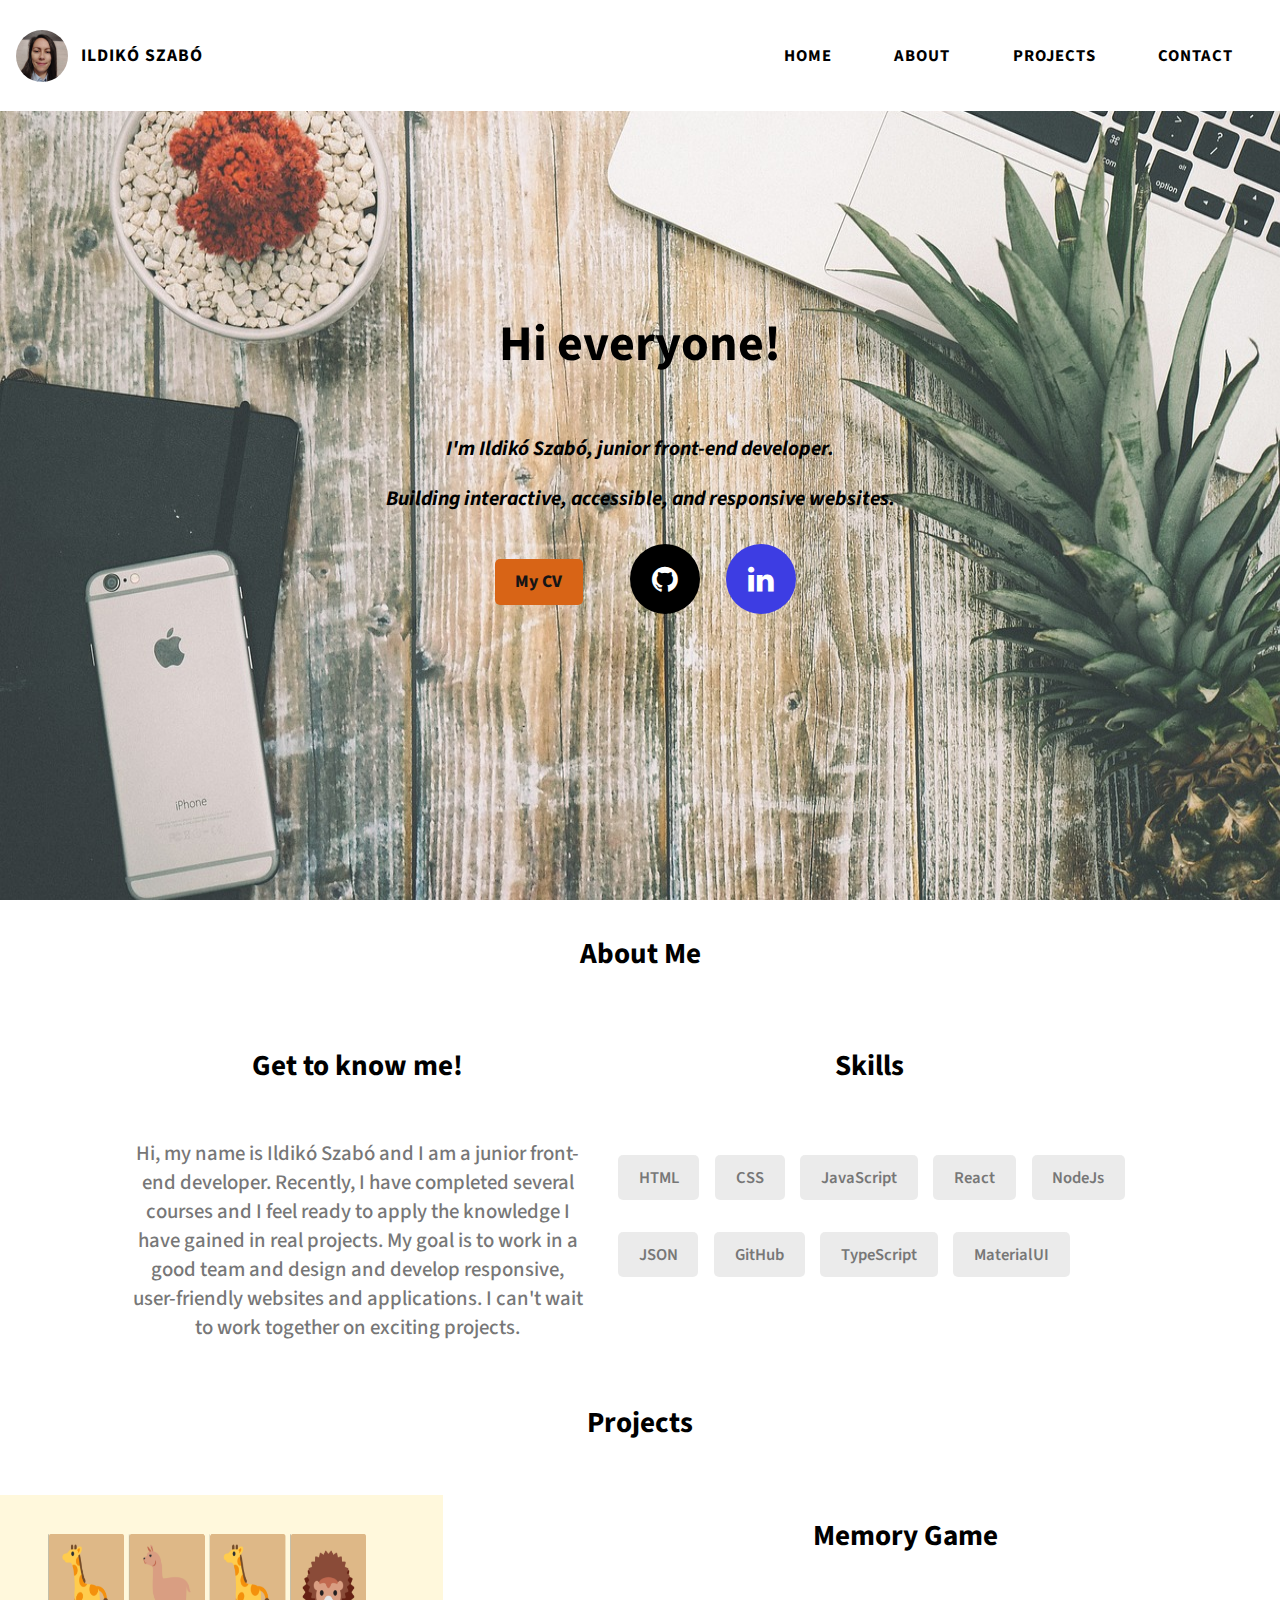
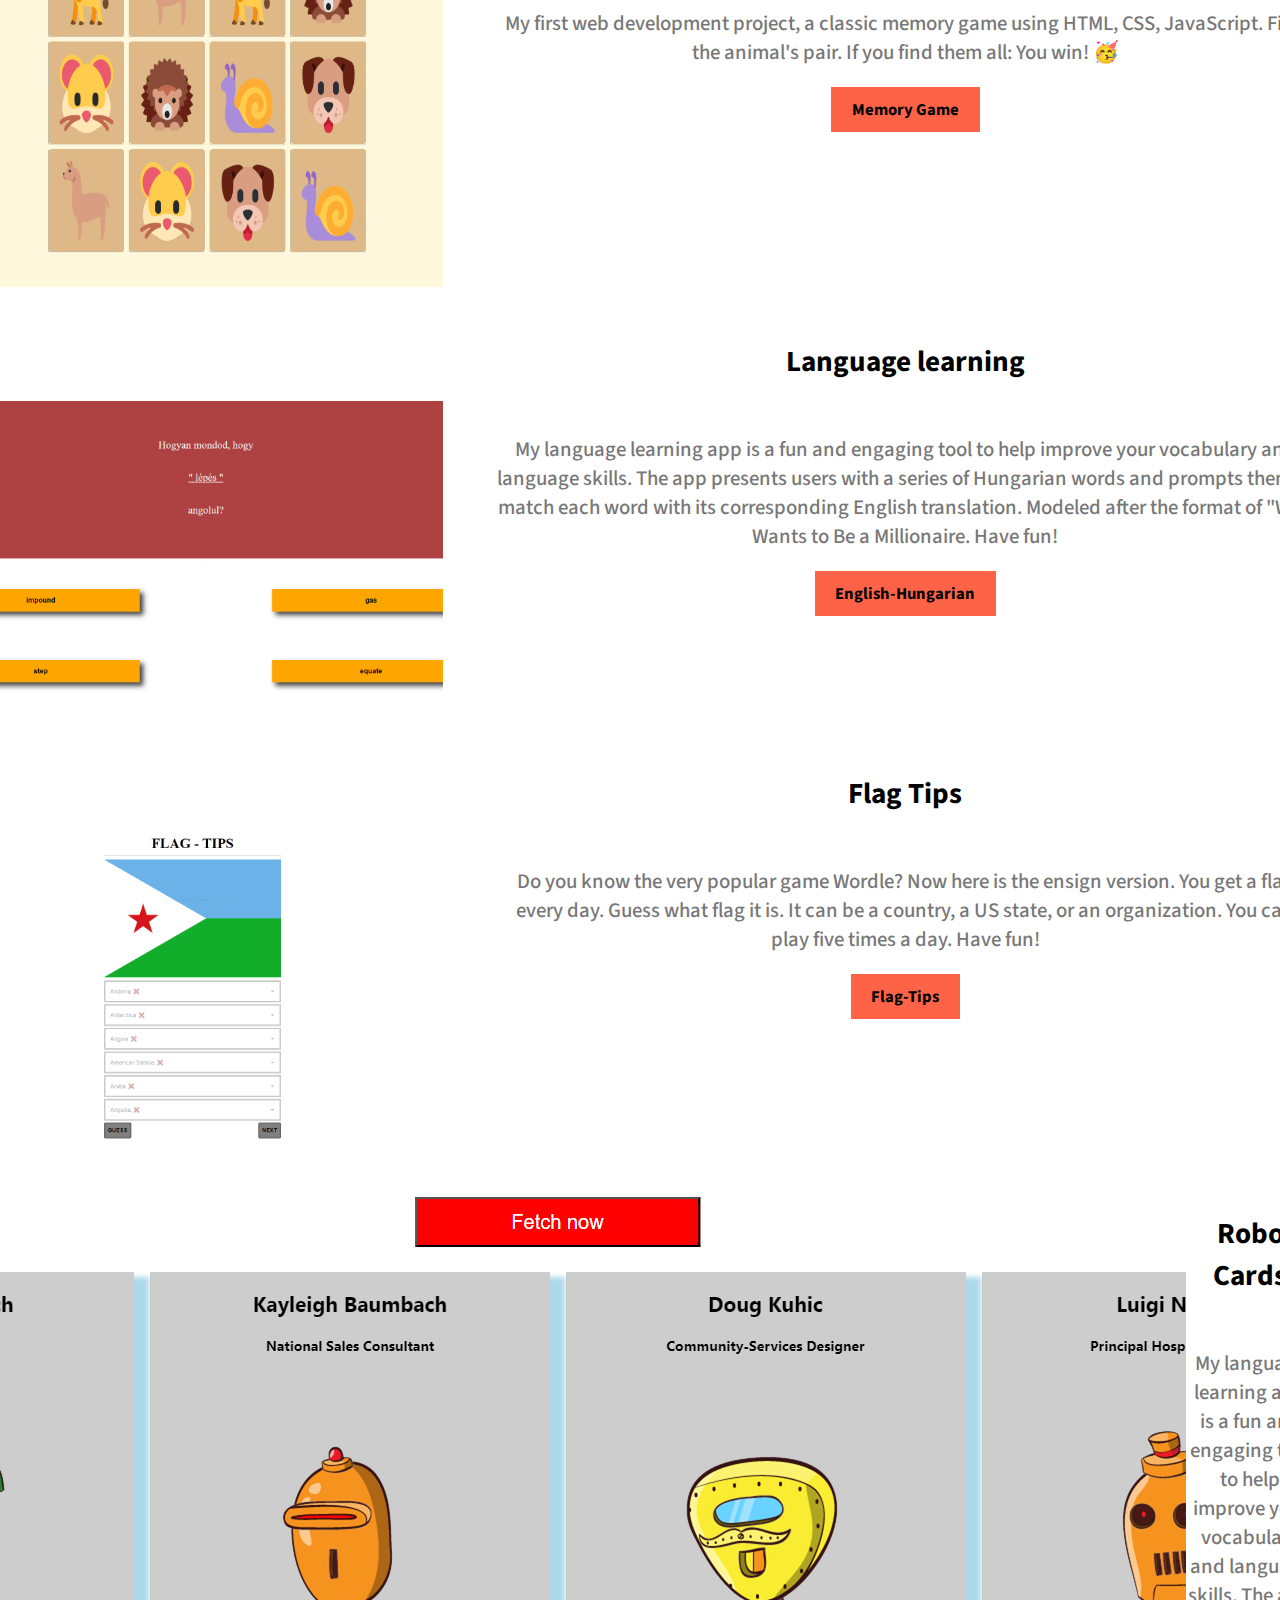
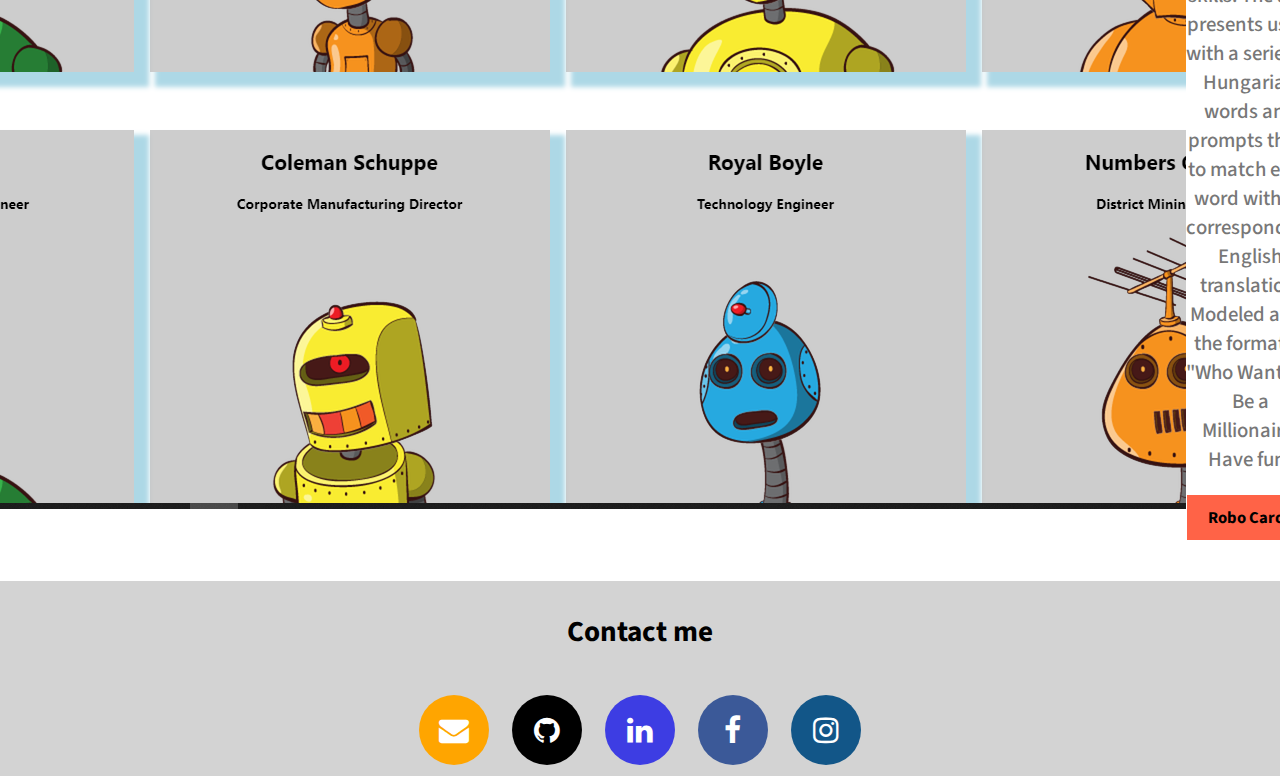
==== index.html @ 40386194 "robo cards project" ====
<!DOCTYPE html>
<html lang="en">
  <head>
    <meta charset="UTF-8" />
    <meta name="viewport" content="width=device-width, initial-scale=1.0" />
    <title>Szabó Ildikó Portfolio</title>
    <link rel="icon" type="image/x-icon" href="assets/jpg/favicon.ico" />
    <meta
      name="description"
      content="Szabó Ildikó's front-end developer portfolio"
    />
    <link
      href="https://fonts.googleapis.com/css2?family=Source+Sans+Pro:wght@400;600;700;900&display=swap"
      rel="stylesheet"
    />
    <link
      rel="stylesheet"
      href="https://cdnjs.cloudflare.com/ajax/libs/font-awesome/4.7.0/css/font-awesome.min.css"
    />
    <link rel="stylesheet" href="css/style.css" />
  </head>
  <body>
    <header class="header">
      <div class="header-content">
        <div class="header-logo-container">
          <div class="header-logo">
            <img
              src="./assets/jpg/szaboildiko.jpg"
              alt="Szabó Ildikó logo"
              class="header-img"
            />
          </div>
          <span class="header-name">Ildikó Szabó</span>
        </div>
        <div class="header-main">
          <ul class="header-links">
            <li class="wrapper">
              <a href="./index.html#home" class="header-link"> Home </a>
            </li>
            <li class="wrapper">
              <a href="./index.html#about" class="header-link">About </a>
            </li>
            <li class="wrapper">
              <a href="./index.html#projects" class="header-link"> Projects </a>
            </li>
            <li class="wrapper">
              <a href="./index.html#contact" class="header-link"> Contact </a>
            </li>
          </ul>
          <div class="header-main-ham-menu-cont">
            <img
              src="./assets/svg/ham-menu.svg"
              alt="hamburger menu"
              class="header-main-ham-menu"
            />
            <img
              src="./assets/svg/ham-menu-close.svg"
              alt="hamburger menu close"
              class="header-main-ham-menu-close d-none"
            />
          </div>
        </div>
      </div>
      <div class="header-sm-menu">
        <div class="header-sm-menu-content">
          <ul class="header-sm-menu-links">
            <li class="header-sm-menu-link">
              <a href="./index.html"> Home </a>
            </li>
            <li class="header-sm-menu-link">
              <a href="./index.html#about"> About </a>
            </li>
            <li class="header-sm-menu-link">
              <a href="./index.html#projects"> Projects </a>
            </li>
            <li class="header-sm-menu-link">
              <a href="./index.html#contact"> Contact </a>
            </li>
          </ul>
        </div>
      </div>
    </header>
    <div class="flex-content">
      <div id="home" class="introduction">
        <img src="./assets/jpg/background.jpg" alt="background" />
        <div class="overlay">
          <h1>Hi everyone!</h1>
          <div class="greeting">
            <p>I'm Ildikó Szabó, junior front-end developer.</p>
            <p>Building interactive, accessible, and responsive websites.</p>
            <div class="cvandsocials">
              <div class="cv" target="_blank">
               <a href="szaboildiko.pdf">My CV</a>
              </div>
              <div class="socials">
               <a
                href="https://github.com/elliotscrubs"
                class="fa fa-github"
               ></a>
               <a
                href="https://www.linkedin.com/in/ildik%C3%B3-szab%C3%B3-80a488245/"
                class="fa fa-linkedin"
               ></a>
              </div>
            </div>
          </div>
        </div>
      </div>
      <div id="about" class="about">
        <h3>About Me</h3>
        <div class="about-details">
          <div class="get-to-know-me">
            <h3>Get to know me!</h3>
            <p class="text">
              Hi, my name is Ildikó Szabó and I am a junior front-end developer.
              Recently, I have completed several courses and I feel ready to
              apply the knowledge I have gained in real projects. My goal is to
              work in a good team and design and develop responsive,
              user-friendly websites and applications. I can't wait to work
              together on exciting projects.
            </p>
          </div>
          <div class="skills">
            <h3>Skills</h3>
            <div class="skill-list">
              <p class="skill">HTML</p>
              <p class="skill">CSS</p>
              <p class="skill">JavaScript</p>
              <p class="skill">React</p>
              <p class="skill">NodeJs</p>
              <p class="skill">JSON</p>
              <p class="skill">GitHub</p>
              <p class="skill">TypeScript</p>
              <p class="skill">MaterialUI</p>
            </div>
          </div>
        </div>
      </div>
      <div id="projects" class="projects">
        <h3>Projects</h3>
        <div class="projects-details">
          <div class="projects-detail">
            <img
              src="./assets/png/memory.png"
              alt="memory-game"
              class="memory"
            />
          </div>
          <div class="projects--details">
            <h3>Memory Game</h3>
            <p class="text">
              My first web development project, a classic memory game using
              HTML, CSS, JavaScript. Find the animal's pair. If you find them
              all: You win! 🥳
            </p>
            <div class="projects-link">
              <a
                href="https://elliotscrubs.github.io/memory-game/"
                target="_blank"
                >Memory Game</a
              >
            </div>
          </div>
        </div>
        <div class="projects-details">
          <div class="projects-detail">
            <img
              src="./assets/png/eng-hun.png"
              alt="english-hungarian"
              class="language"
            />
          </div>
          <div class="projects--details">
            <h3>Language learning</h3>
            <p class="text"> 
              My language learning app is a fun and engaging tool to help improve your vocabulary and language skills. 
              The app presents users with a series of Hungarian words and prompts them to match each word with its corresponding English translation. 
              Modeled after the format of "Who Wants to Be a Millionaire. Have fun! 
            </p>
            <div class="projects-link">
              <a
                href="https://elliotscrubs.github.io/english-learning/"
                target="_blank"
                >English-Hungarian</a
              >
            </div>
          </div>
        </div>
        <div class="projects-details">
          <div class="projects-detail">
            <img
              src="./assets/png/flag-tips.png"
              alt="flag-tips"
              class="flag"
            />
          </div>
          <div class="projects--details">
            <h3>Flag Tips</h3>
            <p class="text"> 
              Do you know the very popular game Wordle? Now here is the ensign version. 
              You get a flag every day. Guess what flag it is. It can be a country, a US state, or an organization. 
              You can play five times a day. Have fun! 
            </p>
            <div class="projects-link">
              <a
                href="https://elliotscrubs.github.io/flag-tips/"
                target="_blank"
                >Flag-Tips</a
              >
            </div>
          </div>
        </div>
        <div class="projects-details">
          <div class="projects-detail">
            <img
              src="./assets/png/robocards.png"
              alt="robo-cards"
              class="robocards"
            />
          </div>
          <div class="projects--details">
            <h3>Robo Cards</h3>
            <p class="text"> 
              My language learning app is a fun and engaging tool to help improve your vocabulary and language skills. 
              The app presents users with a series of Hungarian words and prompts them to match each word with its corresponding English translation. 
              Modeled after the format of "Who Wants to Be a Millionaire. Have fun! 
            </p>
            <div class="projects-link">
              <a
                href="https://elliotscrubs.github.io/robocards/"
                target="_blank"
                >Robo Cards</a
              >
            </div>
          </div>
        </div>
      </div>
    </div>
    <script src="./index.js"></script>
  </body>
  <footer>
    <div id="contact" class="contact">
    <p class="text"> 
    <h3>Contact me</h3>
    </p>
      <div class="socials">
    <a
      href="https://mail.google.com/mail/u/1/?view=cm&fs=1&to=szab.ildiko.job@gmail.com&tf=1" target="_blank"
      class="fa fa-envelope"></a>
    <a
      href="https://github.com/elliotscrubs" target="_blank"
      class="fa fa-github"></a>
    <a
      href="https://www.linkedin.com/in/ildik%C3%B3-szab%C3%B3-80a488245/" target="_blank"
      class="fa fa-linkedin"></a>
    <a
      href="https://www.facebook.com/ildiko89" target="_blank"
      class="fa fa-facebook"></a>
    <a
      href="https://www.instagram.com/ildiko_photos/" target="_blank"
      class="fa fa-instagram"></a>              
      </div>
    </div>
  </footer>
</html>
---- css/style.css ----
*::after,
*::before {  
}

input:focus,
button:focus,
a:focus,
textarea:focus {
  outline: none;
}

textarea {
  resize: none;
}

button {
  border: none;
  cursor: pointer;
}

@media only screen and (max-width: 1200px) {
  html {
    font-size: 58%;
  }
}
@media only screen and (max-width: 900px) {
  html {
    font-size: 56%;
  }
}
@media only screen and (max-width: 1800px) {
  html {
    font-size: 65%;
  }
}


body {
  box-sizing: border-box;
  position: relative;
  font-family: 'Source Sans Pro', sans-serif;
  margin: 0px;
  padding: 0px;
  width: 100vw;
}

a {
  text-decoration: none;
  color: inherit;
}

h3 {
  font-weight: 700;
  font-size: 2.8rem;
  margin-bottom: 3rem;
  text-align: center;
}

p {
  text-align: center;
  font-size: 2rem;
  font-weight: 500;
  max-width: 80rem;
}

.greeting p {
  font-weight: 700;
  font-style: italic;
}

.header {
  position: fixed;
  width: 100vw;
  z-index: 1000;
  background: #fff;
}

.header-content {
  display: flex;
  align-items: center;
  justify-content: space-between;
  padding: 1rem 1.5rem;
}

.header-logo-container {
  display: flex;
  align-items: center;
  cursor: pointer;
  transition: color 0.3s;
}

.header-img {
  width: 100%;
  height: 100%;
  display: block;
  object-fit: cover;
  object-position: center;
}

.header-logo {
  border-radius: 50px;
  overflow: hidden;
  margin-right: 1.3rem;
  width: 5rem;
  height: 5rem;
}

.header-name {
  font-size: 1.7rem;
  font-weight: 700;
  text-transform: uppercase;
  letter-spacing: 1px;
}

.header-links {
  display: flex;
}


li {
  display: inherit;
}

.header-link {
  padding: 2.2rem 3rem;
  display: inline-block;
  font-size: 1.6rem;
  text-transform: uppercase;
  letter-spacing: 1px;
  font-weight: 700;
  transition: color 0.3s;
}

@media only screen and (max-width: 56.25em) {
  .header-link {
    padding: 3rem 1.8rem;
    font-size: 1.5rem;
  }
}

.header-main-ham-menu-cont {
  display: none;
  width: 3rem;
  padding: 2.2rem 0;
}


.header-main-ham-menu {
  width: 100%;
}

.header-main-ham-menu-close {
  width: 100%;
}

.header-sm-menu {
  background: #fff;
  position: absolute;
  width: 100%;
  top: 100%;
  visibility: hidden;
  opacity: 0;
  transition: all 0.3s;
  box-shadow: 0px 5px 5px 0px rgba(0, 0, 0, 0.1);
  box-shadow: 0px 5px 5px 0px rgba(0, 0, 0, 0.1);
}

.header-sm-menu--active {
  visibility: hidden;
  opacity: 0;
}


.header-sm-menu-link a {
  display: block;
  text-decoration: none;
  padding: 2.5rem 3rem;
  font-size: 1.6rem;
  text-align: right;
  border-bottom: 1px solid #eee;
  color: #333;
  font-weight: 700;
  text-transform: uppercase;
  letter-spacing: 2px;
  transition: color 0.3s;
}

.header-sm-menu-link:first-child a {
  border-top: 1px solid #eee;
}

.header-sm-menu-link-last {
  border-bottom: 0;
}

.header-sm-menu-link a:hover {
  color: #0062b9;
}

.d-none {
  display: none;
}

.flex-content {
  width: 100vw;
  display: flex;
  align-items: center;
  justify-content: center;
  flex-direction: column;
  position: relative;
  background-position: center;
}

.introduction img {
  width: 100vw;
  height: 100vh;
}

.overlay {
  position: absolute;
  top: 0;
  width: 100vw;
  color: black;
  font-size: 25px;
  text-align: center;
  height: 100vh;
  display: flex;
  align-items: center;
  justify-content: center;
  flex-direction: column;
}


.about-details {
  flex-direction: row;
  display: flex;
  width: 80vw;
  padding: 10px 10px 10px 10px;
  max-width: 120rem;
  margin: auto;
}

@media only screen and (max-width: 56.25em) {
  .about-details,
  .projects-details {
    flex-direction: column;
    align-items: center;
  }
  .introduction img {
    height: 80vh;
  }
}

@media only screen and (max-width: 37.5em) {
  .text,
  .greeting {
    padding: 10px;
    justify-content: center;
    align-items: center;
  
  }
  .introduction img {
    height: 55vh;
  }
  .greeting {
    font-size: 1.2rem;
  }
  .h3 {
    font-size: 2.4rem;
  }
  .overlay {
    position: relative;
  }
  .header-sm-menu--active {
    visibility: visible;
    opacity: 1;
  }
  .header-main-ham-menu-cont {
    display: block;
  }
  .header-links {
    display: none;
  }
  .contact { 
    height: 50vh;    
  }
  .projects-detail {
    justify-content: center; 
    align-items: center;
    display: flex;
  }
}

.about,
.projects .contact {
  width: 100vw;
  display: flex;
  align-items: center;
  justify-content: center;
  flex-direction: column;
}

.text {
  color: #777;
}

.projects-details {
  display: flex;
  padding: 10px 10vw;
}

.projects-detail {
  flex-basis: 40%;
}

.projects--details {
  display: flex;
  align-items: center;
  flex-direction: column;
}

.get-to-know-me,
.skills {
  display: flex;
  align-items: center;
  flex-direction: column;
}

.skill-list {
  display: flex;
  flex-wrap: wrap;
  margin-top: 20px;
  margin-left: 30px;
}

.skill {
  padding: 1rem 2rem;
  margin-bottom: 1.5rem;
  margin-right: 1.5rem;
  font-size: 1.6rem;
  background: rgba(153, 153, 153, 0.2);
  border-radius: 5px;
  font-weight: 600;
  color: #777;
}

.projects-link {
  padding: 1rem 2rem;
  margin-bottom: 3rem;
  font-size: 1.6rem;
  background: tomato;
  font-weight: 700;
}

.cv a {
  padding: 1rem 2rem;
  margin-bottom: 1.5rem;
  margin-right: 1.5rem;
  font-size: 1.7rem;
  border-radius: 5px;
  font-weight: 800;
  color: rgb(22, 21, 21);
  background-color: rgb(216, 100, 22);
}

.cv {
  padding: 2rem 2rem;

}

.memory,
.language, .flag {
  width: 90%;
  margin-top: 10px;
}

.language,
.flag {
  margin-top: 90px;
}

.cvandsocials { 
  justify-content: center;
  align-items: center;
  display: flex;
}

.fa {
  padding: 20px;
  font-size: 30px;
  width: 30px;
  text-align: center;
  text-decoration: none;
  border-radius: 50%;
  margin: 1rem;
}

.fa:hover,
.cv:hover {
  opacity: 0.7;
}

.fa-facebook {
  background: #3b5998;
  color: white;
}

.fa-github {
  background: black;
  color: white;
}

.fa-instagram {
  background: #125688;
  color: white;
}

.fa-linkedin {
  background-color: rgb(61, 61, 227);
  color: white;
}

.fa-envelope {
  background-color: orange;
  color: white;
}

footer {
  text-align: center;
  padding: 1px;
  background-color: lightgrey;
}

@media only screen and (max-width: 56.25em) {
  .fa {
    display: inline-block;
    align-items: center;
    border-radius: 50%;
    margin: 1rem;
    justify-content: center;    
  }
}
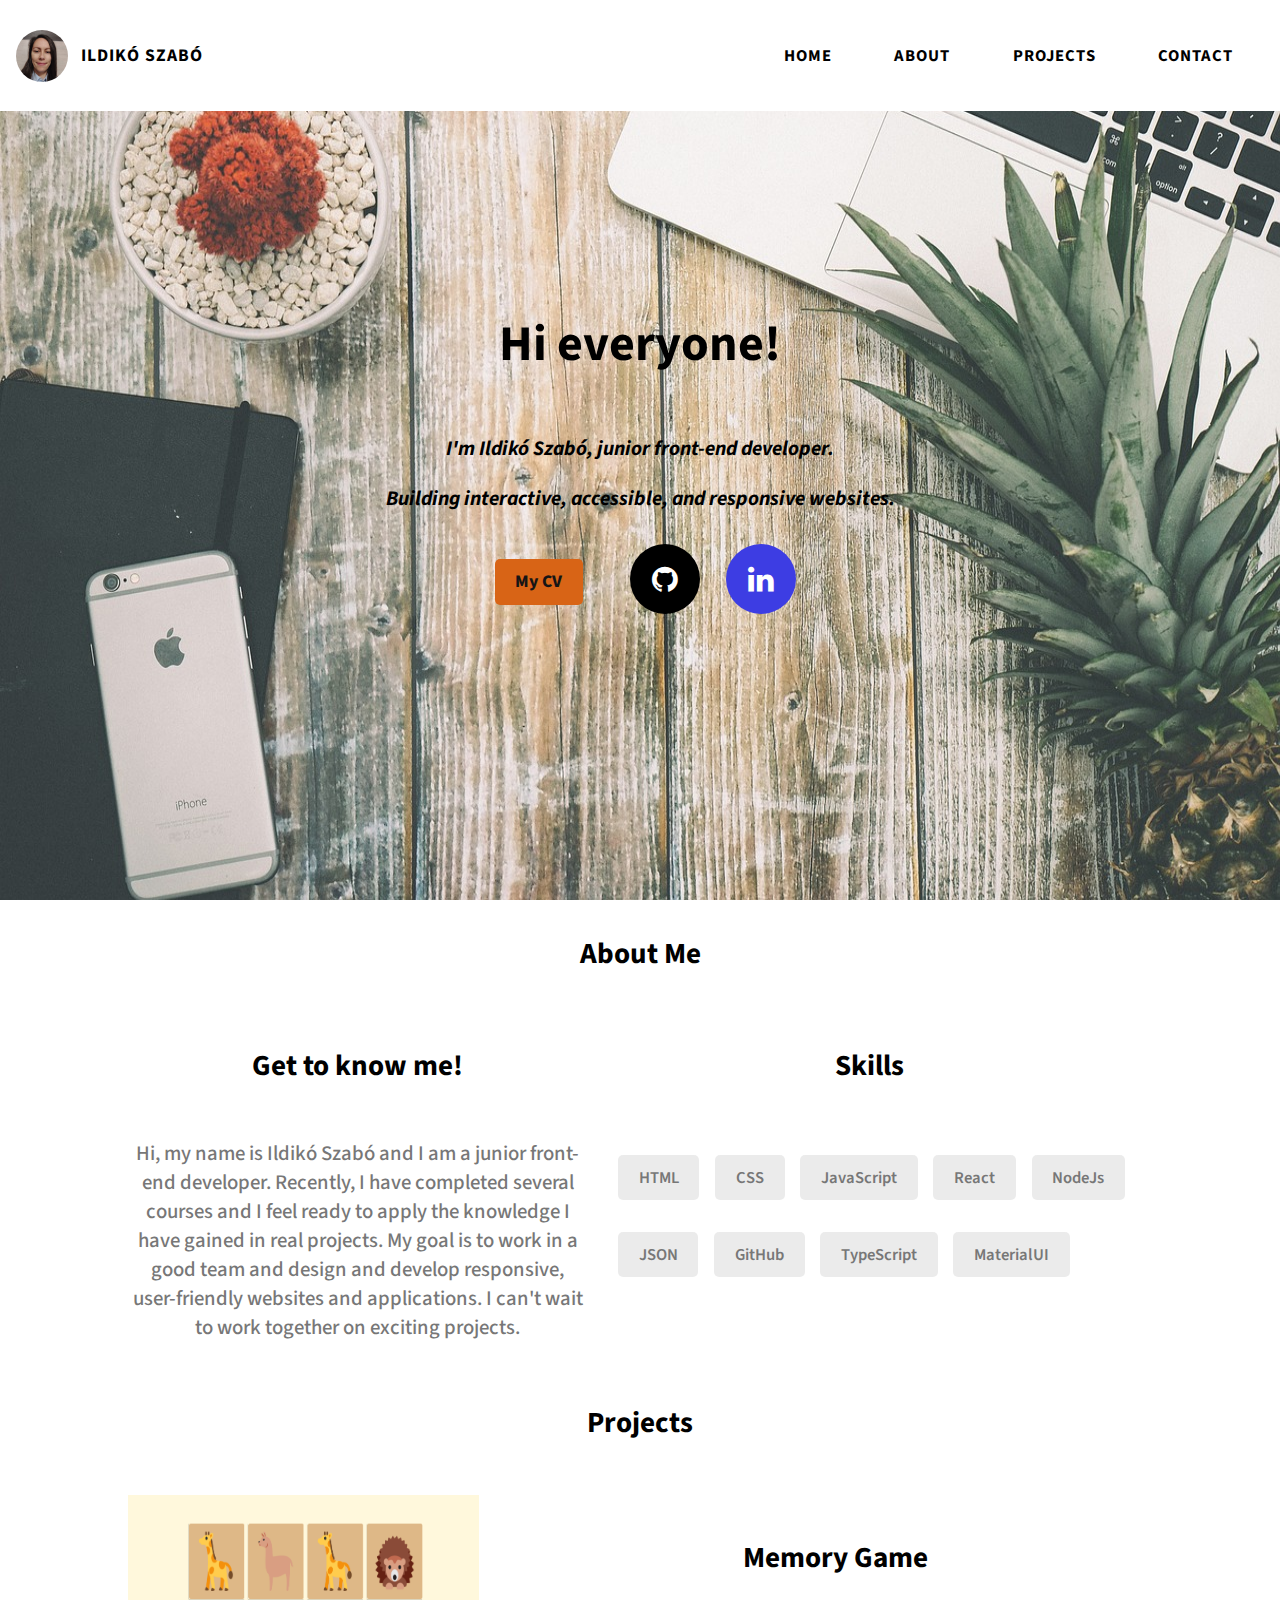
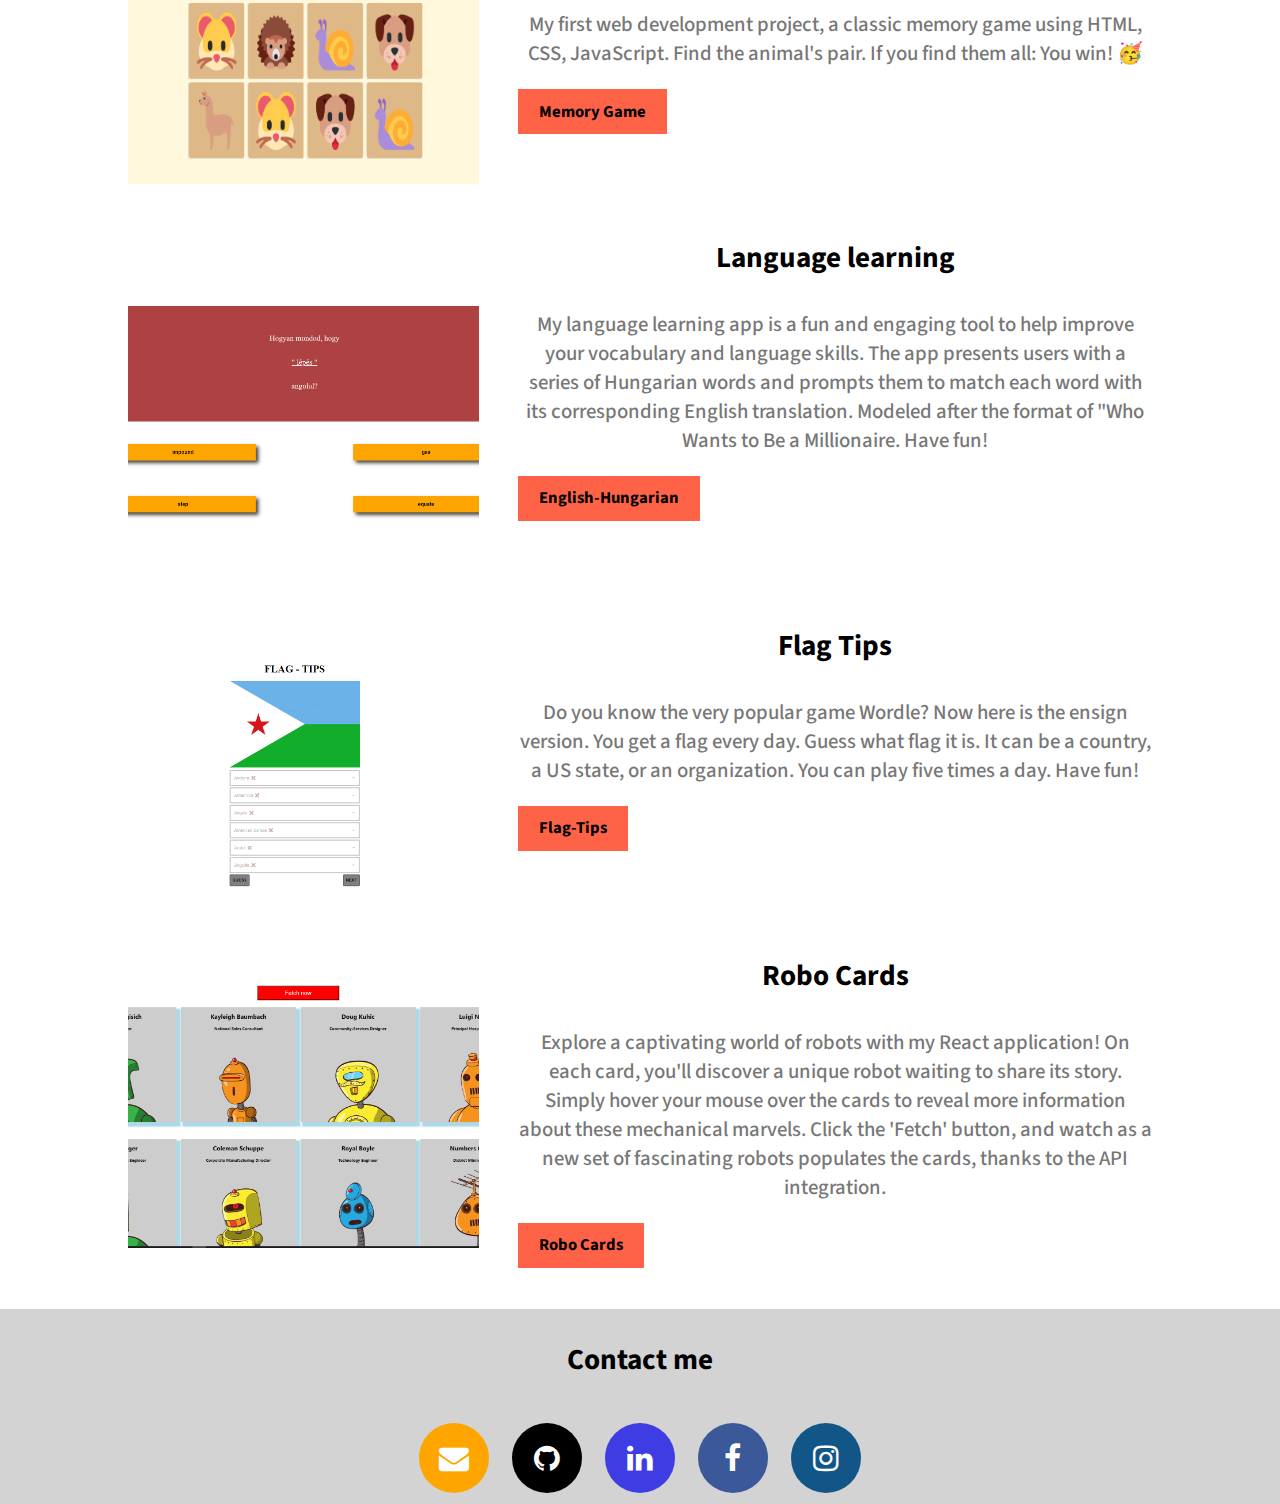
==== commit 81f626bb: "robo cards fixed" ====
--- a/index.html
+++ b/index.html
@@ -221,9 +221,9 @@
           <div class="projects--details">
             <h3>Robo Cards</h3>
             <p class="text"> 
-              My language learning app is a fun and engaging tool to help improve your vocabulary and language skills. 
-              The app presents users with a series of Hungarian words and prompts them to match each word with its corresponding English translation. 
-              Modeled after the format of "Who Wants to Be a Millionaire. Have fun! 
+              Explore a captivating world of robots with my React application! On each card, you'll discover a unique robot waiting to share its story. 
+              Simply hover your mouse over the cards to reveal more information about these mechanical marvels.
+              Click the 'Fetch' button, and watch as a new set of fascinating robots populates the cards, thanks to the API integration. 
             </p>
             <div class="projects-link">
               <a
--- a/css/style.css
+++ b/css/style.css
@@ -307,17 +307,13 @@
 .projects-details {
   display: flex;
   padding: 10px 10vw;
+  align-items: center;
 }
 
 .projects-detail {
-  flex-basis: 40%;
-}
-
-.projects--details {
-  display: flex;
-  align-items: center;
-  flex-direction: column;
-}
+  flex-basis: 50%;
+}
+
 
 .get-to-know-me,
 .skills {
@@ -350,6 +346,7 @@
   font-size: 1.6rem;
   background: tomato;
   font-weight: 700;
+  width: max-content;
 }
 
 .cv a {
@@ -365,11 +362,10 @@
 
 .cv {
   padding: 2rem 2rem;
-
 }
 
 .memory,
-.language, .flag {
+.language, .flag, .robocards {
   width: 90%;
   margin-top: 10px;
 }
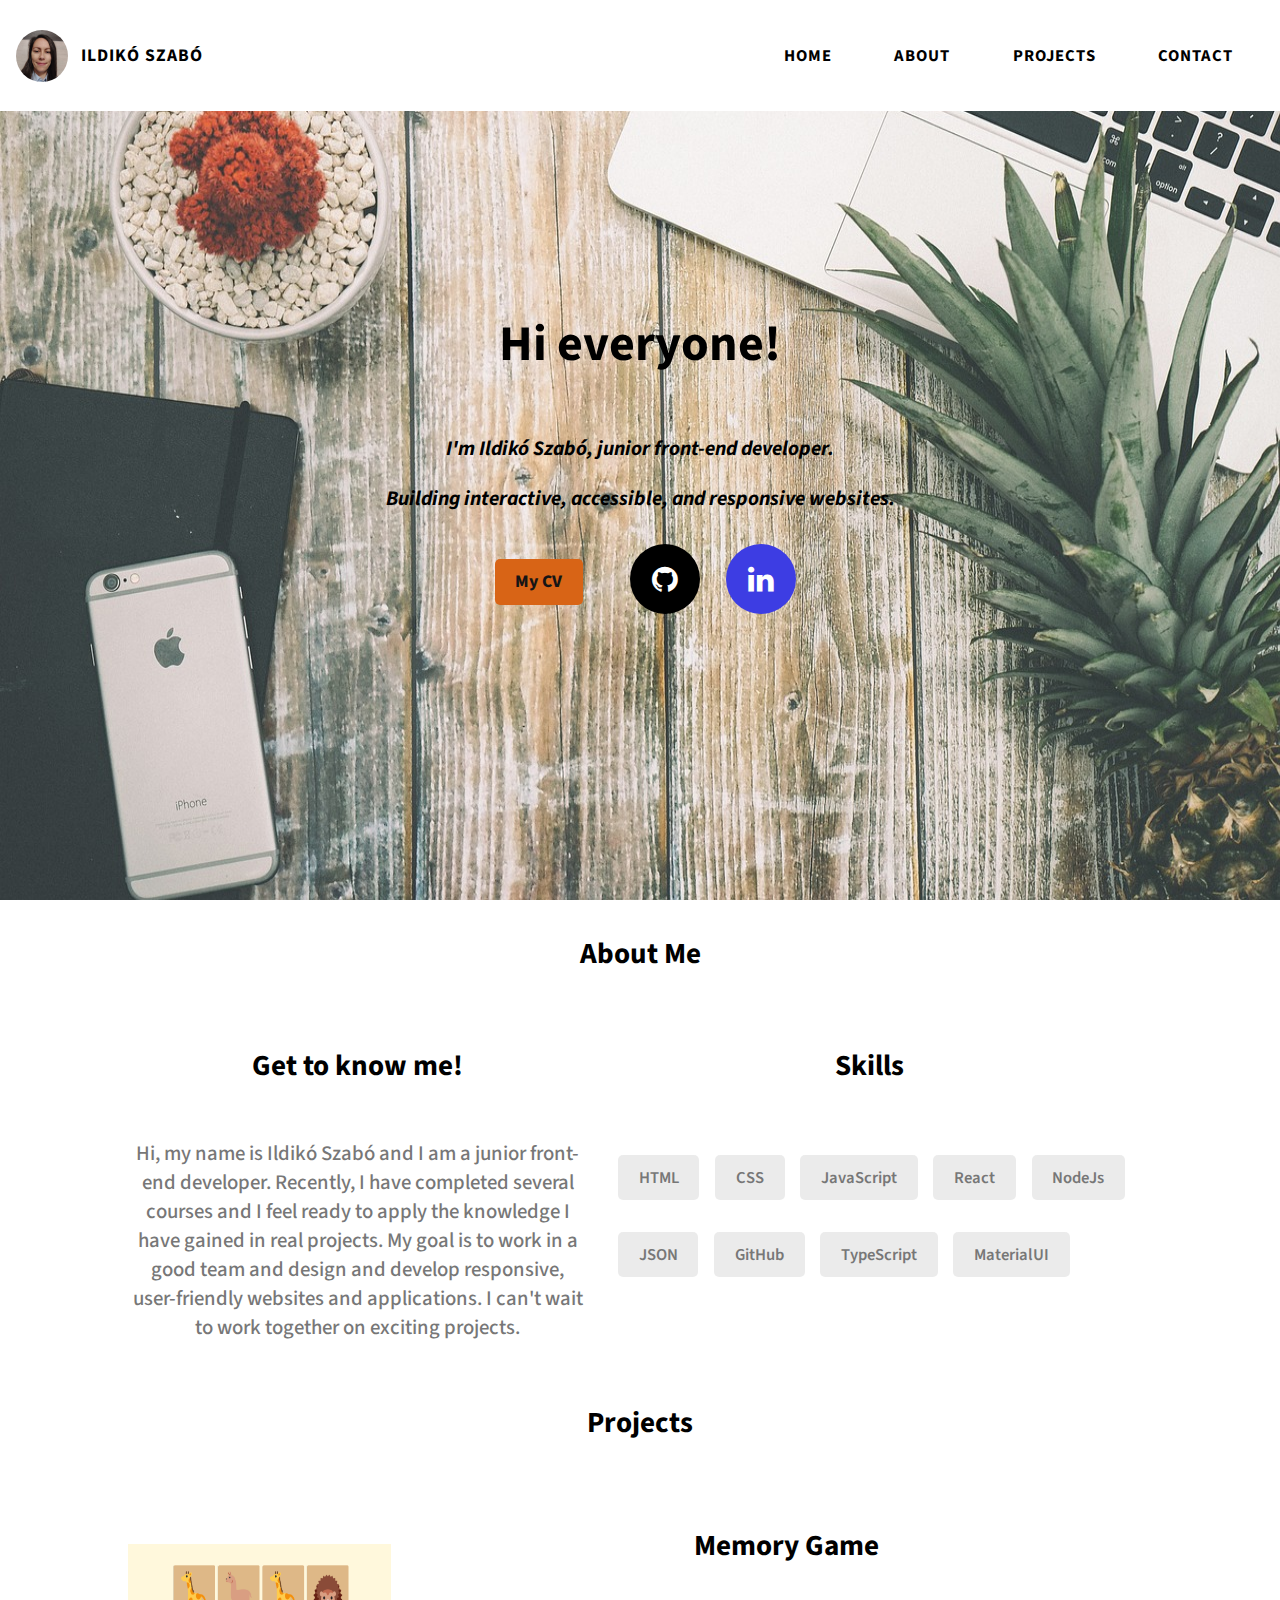
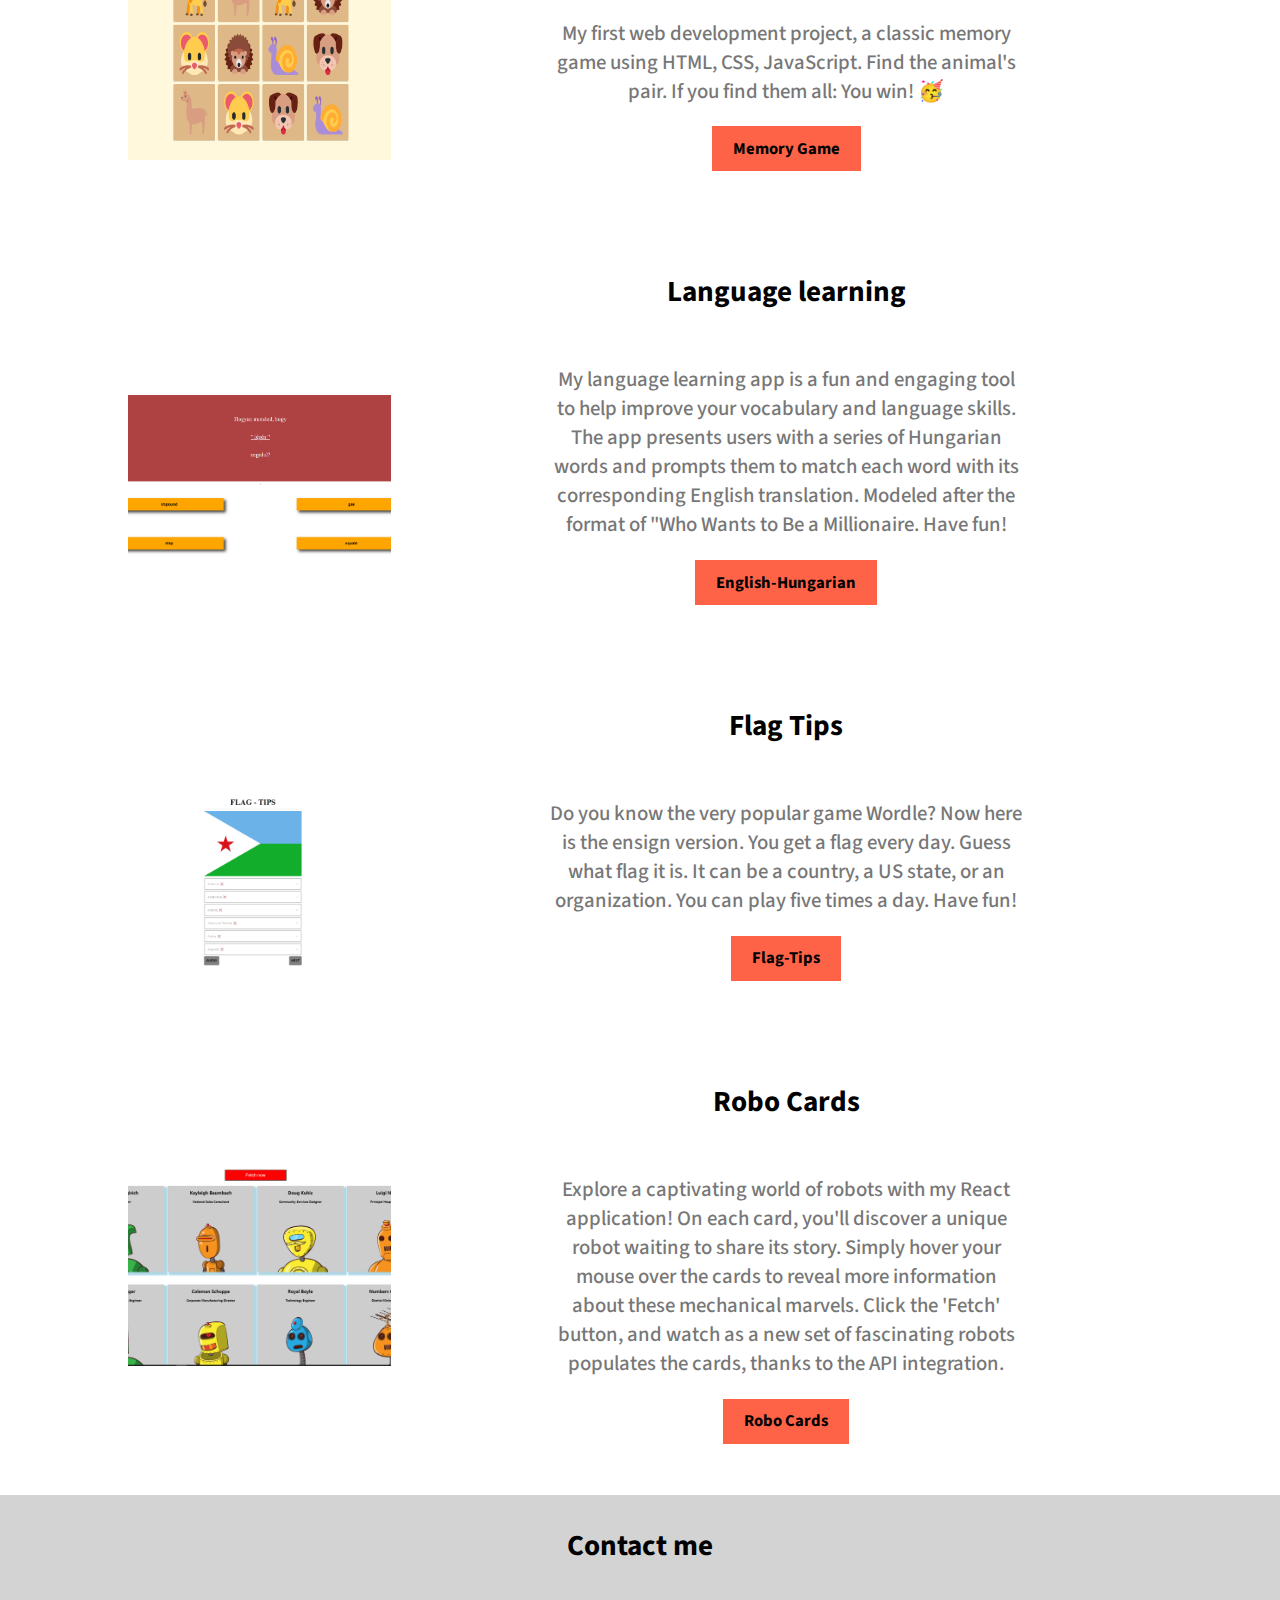
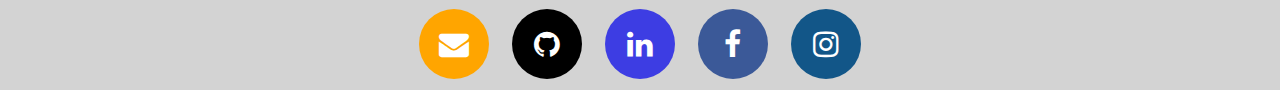
==== commit cf40564f: "fixed css" ====
--- a/index.html
+++ b/index.html
@@ -138,15 +138,15 @@
       </div>
       <div id="projects" class="projects">
         <h3>Projects</h3>
-        <div class="projects-details">
-          <div class="projects-detail">
+        <div class="project-details-container">
+          <div class="projects-thumbnail-container">
             <img
               src="./assets/png/memory.png"
               alt="memory-game"
               class="memory"
             />
           </div>
-          <div class="projects--details">
+          <div class="projects-details">
             <h3>Memory Game</h3>
             <p class="text">
               My first web development project, a classic memory game using
@@ -162,15 +162,15 @@
             </div>
           </div>
         </div>
-        <div class="projects-details">
-          <div class="projects-detail">
+        <div class="project-details-container">
+          <div class="projects-thumbnail-container">
             <img
               src="./assets/png/eng-hun.png"
               alt="english-hungarian"
               class="language"
             />
           </div>
-          <div class="projects--details">
+          <div class="projects-details">
             <h3>Language learning</h3>
             <p class="text"> 
               My language learning app is a fun and engaging tool to help improve your vocabulary and language skills. 
@@ -186,15 +186,15 @@
             </div>
           </div>
         </div>
-        <div class="projects-details">
-          <div class="projects-detail">
+        <div class="project-details-container">
+          <div class="projects-thumbnail-container">
             <img
               src="./assets/png/flag-tips.png"
               alt="flag-tips"
               class="flag"
             />
           </div>
-          <div class="projects--details">
+          <div class="projects-details">
             <h3>Flag Tips</h3>
             <p class="text"> 
               Do you know the very popular game Wordle? Now here is the ensign version. 
@@ -210,15 +210,15 @@
             </div>
           </div>
         </div>
-        <div class="projects-details">
-          <div class="projects-detail">
+        <div class="project-details-container">
+          <div class="projects-thumbnail-container">
             <img
               src="./assets/png/robocards.png"
               alt="robo-cards"
               class="robocards"
             />
           </div>
-          <div class="projects--details">
+          <div class="projects-details">
             <h3>Robo Cards</h3>
             <p class="text"> 
               Explore a captivating world of robots with my React application! On each card, you'll discover a unique robot waiting to share its story. 
--- a/css/style.css
+++ b/css/style.css
@@ -1,5 +1,5 @@
 *::after,
-*::before {  
+*::before {
 }
 
 input:focus,
@@ -33,7 +33,6 @@
     font-size: 65%;
   }
 }
-
 
 body {
   box-sizing: border-box;
@@ -116,7 +115,6 @@
   display: flex;
 }
 
-
 li {
   display: inherit;
 }
@@ -143,7 +141,6 @@
   width: 3rem;
   padding: 2.2rem 0;
 }
-
 
 .header-main-ham-menu {
   width: 100%;
@@ -170,7 +167,6 @@
   opacity: 0;
 }
 
-
 .header-sm-menu-link a {
   display: block;
   text-decoration: none;
@@ -230,7 +226,6 @@
   flex-direction: column;
 }
 
-
 .about-details {
   flex-direction: row;
   display: flex;
@@ -257,7 +252,6 @@
     padding: 10px;
     justify-content: center;
     align-items: center;
-  
   }
   .introduction img {
     height: 55vh;
@@ -281,11 +275,11 @@
   .header-links {
     display: none;
   }
-  .contact { 
-    height: 50vh;    
+  .contact {
+    height: 50vh;
   }
   .projects-detail {
-    justify-content: center; 
+    justify-content: center;
     align-items: center;
     display: flex;
   }
@@ -306,14 +300,20 @@
 
 .projects-details {
   display: flex;
+  flex-direction: column;
   padding: 10px 10vw;
   align-items: center;
 }
 
-.projects-detail {
+.project-details-container {
+  display: flex;
+  padding: 10px 10vw;
+  align-items: center;
+}
+
+.projects-thumbnail-container {
   flex-basis: 50%;
 }
-
 
 .get-to-know-me,
 .skills {
@@ -365,7 +365,9 @@
 }
 
 .memory,
-.language, .flag, .robocards {
+.language,
+.flag,
+.robocards {
   width: 90%;
   margin-top: 10px;
 }
@@ -375,7 +377,7 @@
   margin-top: 90px;
 }
 
-.cvandsocials { 
+.cvandsocials {
   justify-content: center;
   align-items: center;
   display: flex;
@@ -433,6 +435,6 @@
     align-items: center;
     border-radius: 50%;
     margin: 1rem;
-    justify-content: center;    
-  }
-}
+    justify-content: center;
+  }
+}
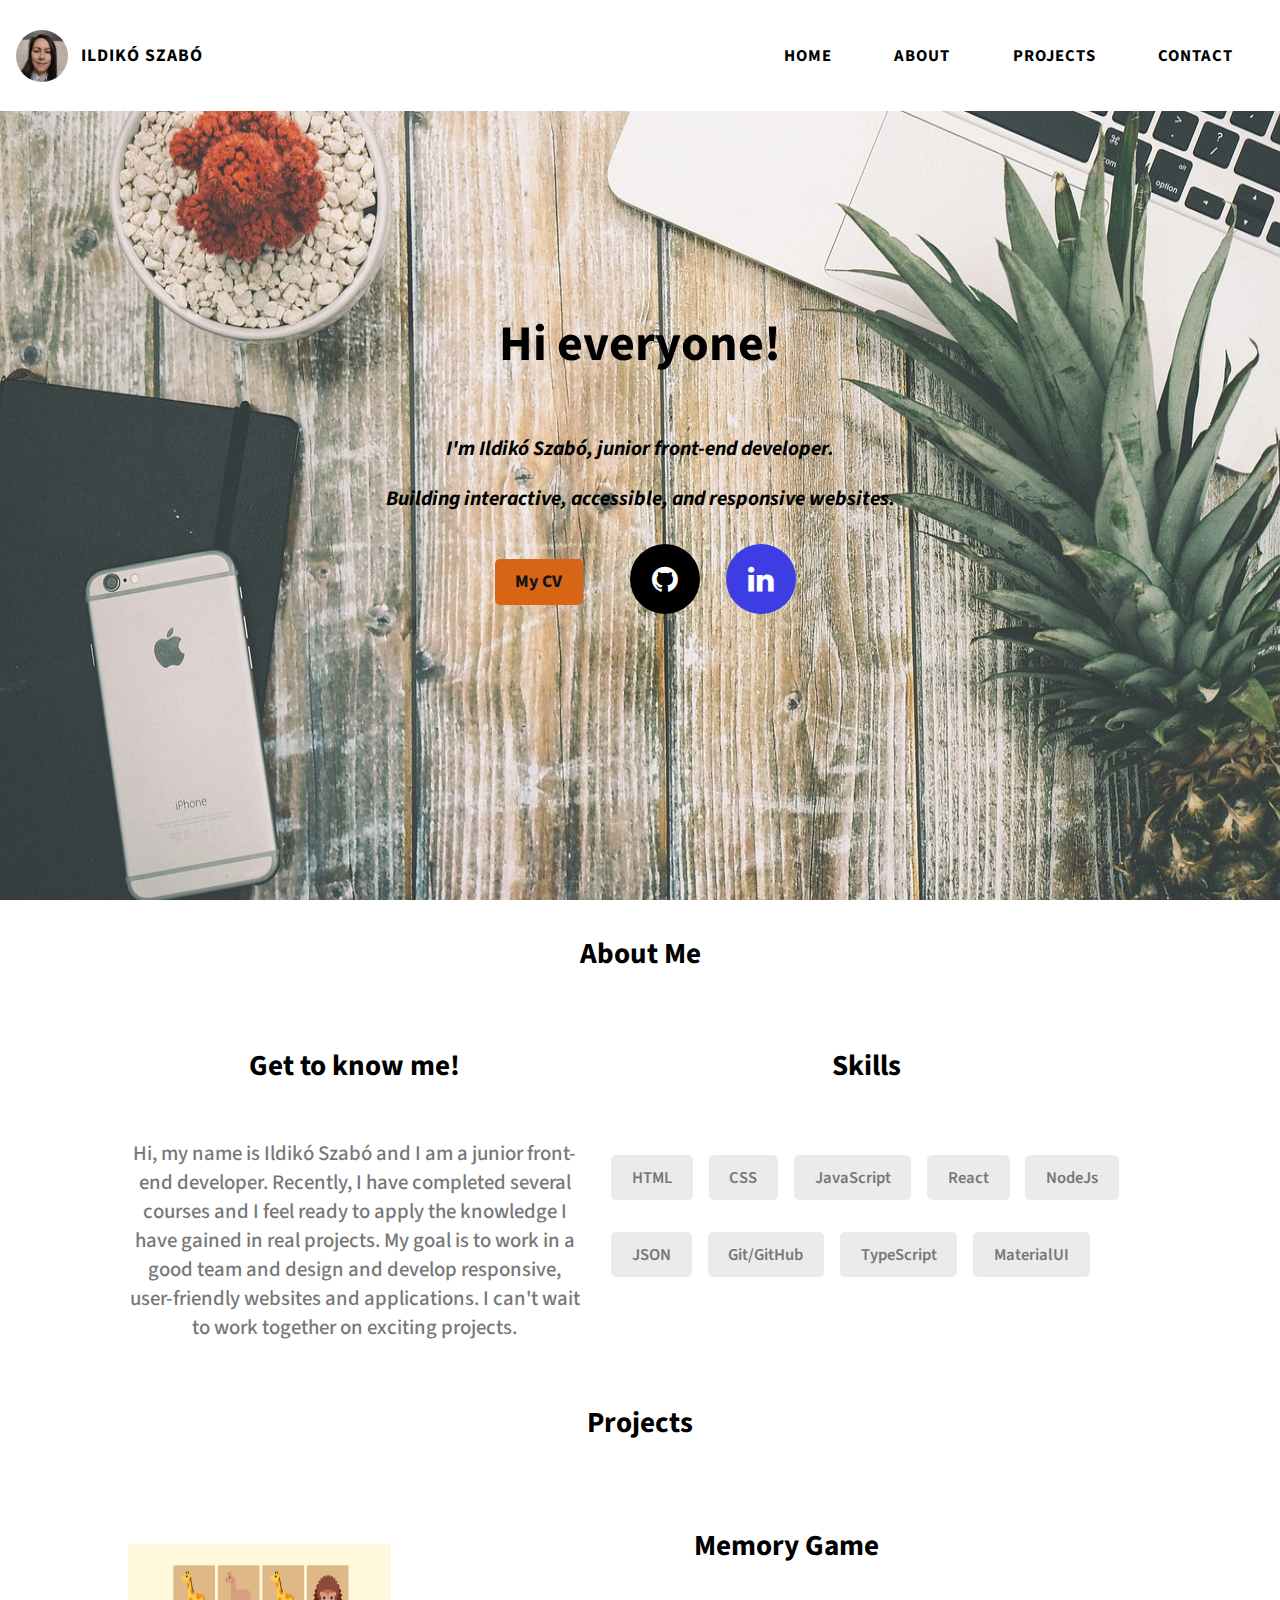
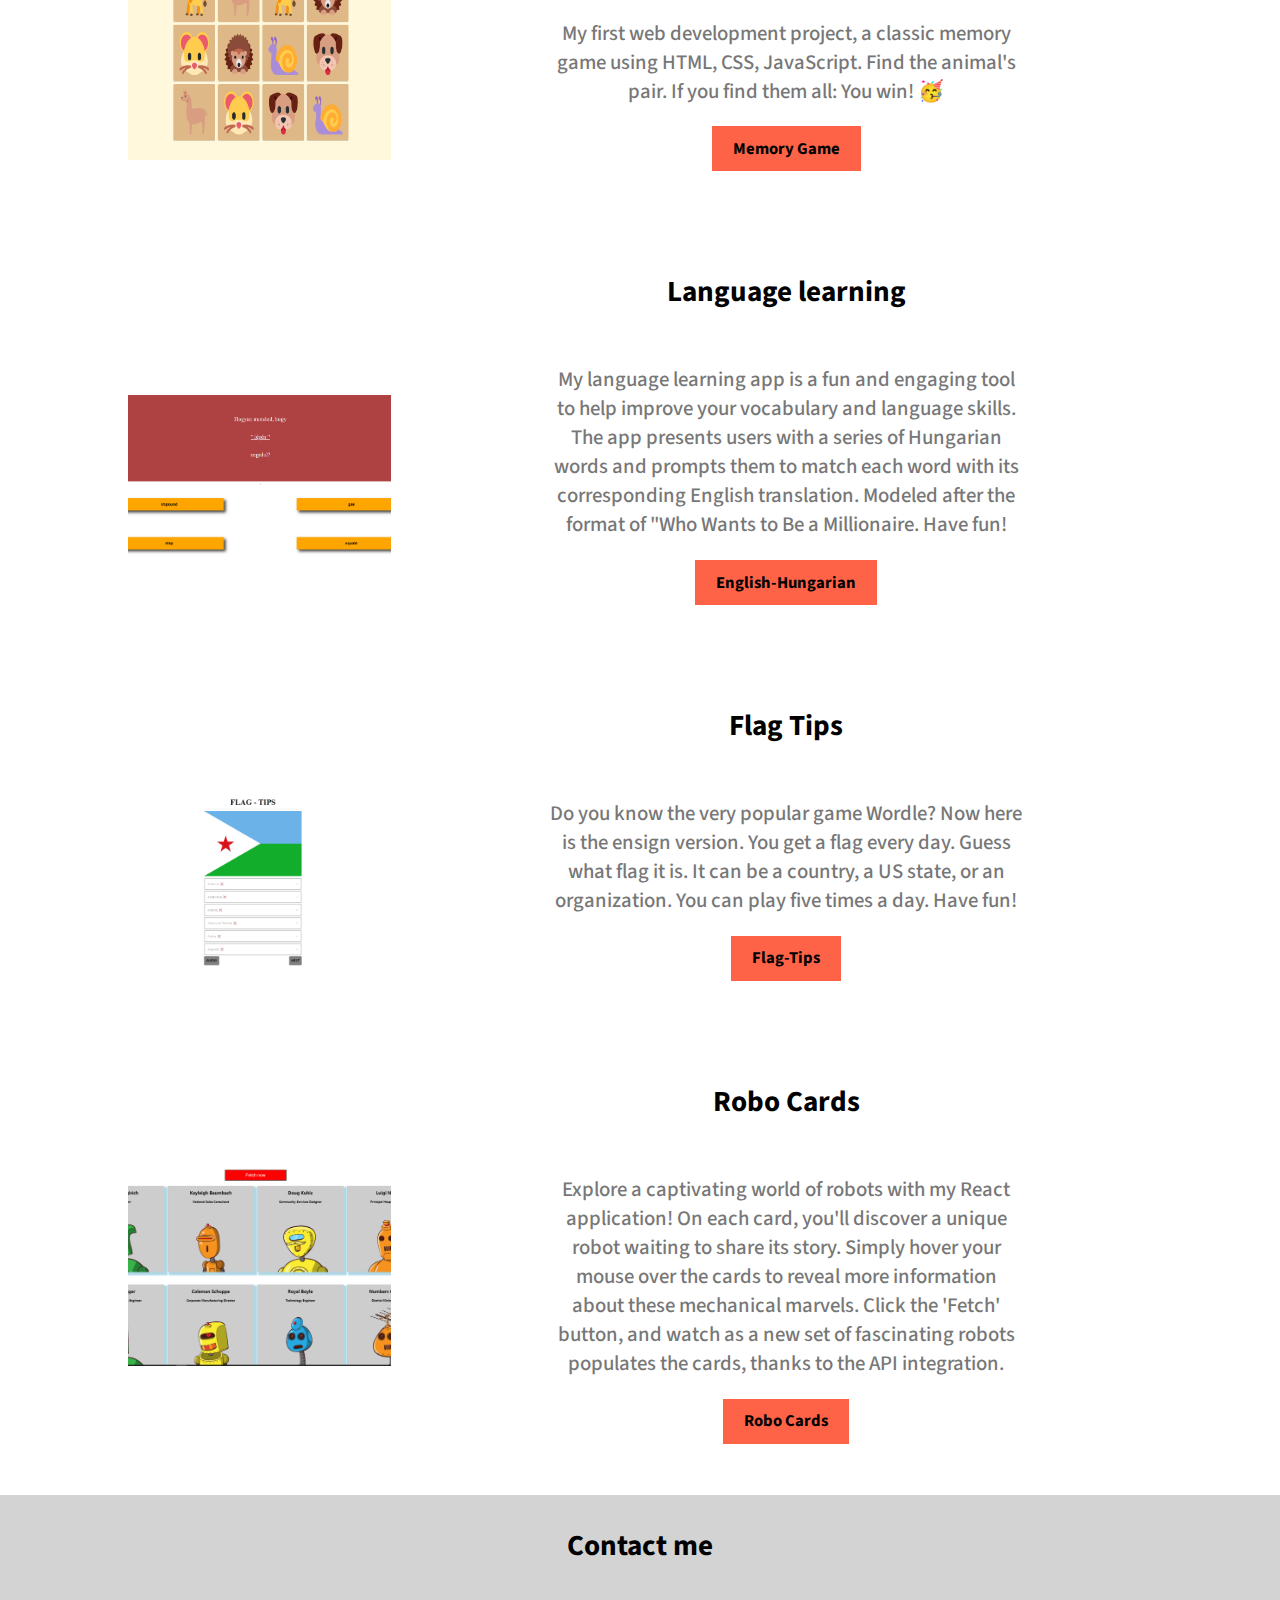
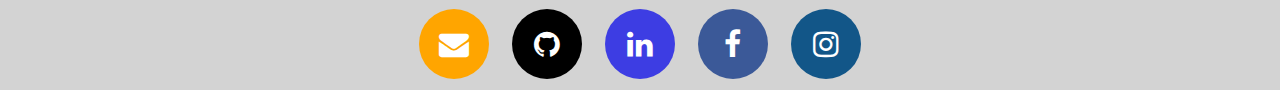
==== commit 8db9b851: "fixed" ====
--- a/index.html
+++ b/index.html
@@ -129,7 +129,7 @@
               <p class="skill">React</p>
               <p class="skill">NodeJs</p>
               <p class="skill">JSON</p>
-              <p class="skill">GitHub</p>
+              <p class="skill">Git/GitHub</p>
               <p class="skill">TypeScript</p>
               <p class="skill">MaterialUI</p>
             </div>
--- a/css/style.css
+++ b/css/style.css
@@ -237,7 +237,7 @@
 
 @media only screen and (max-width: 56.25em) {
   .about-details,
-  .projects-details {
+  .project-details-container {
     flex-direction: column;
     align-items: center;
   }
@@ -278,7 +278,7 @@
   .contact {
     height: 50vh;
   }
-  .projects-detail {
+  .projects-thumbnail-container {
     justify-content: center;
     align-items: center;
     display: flex;
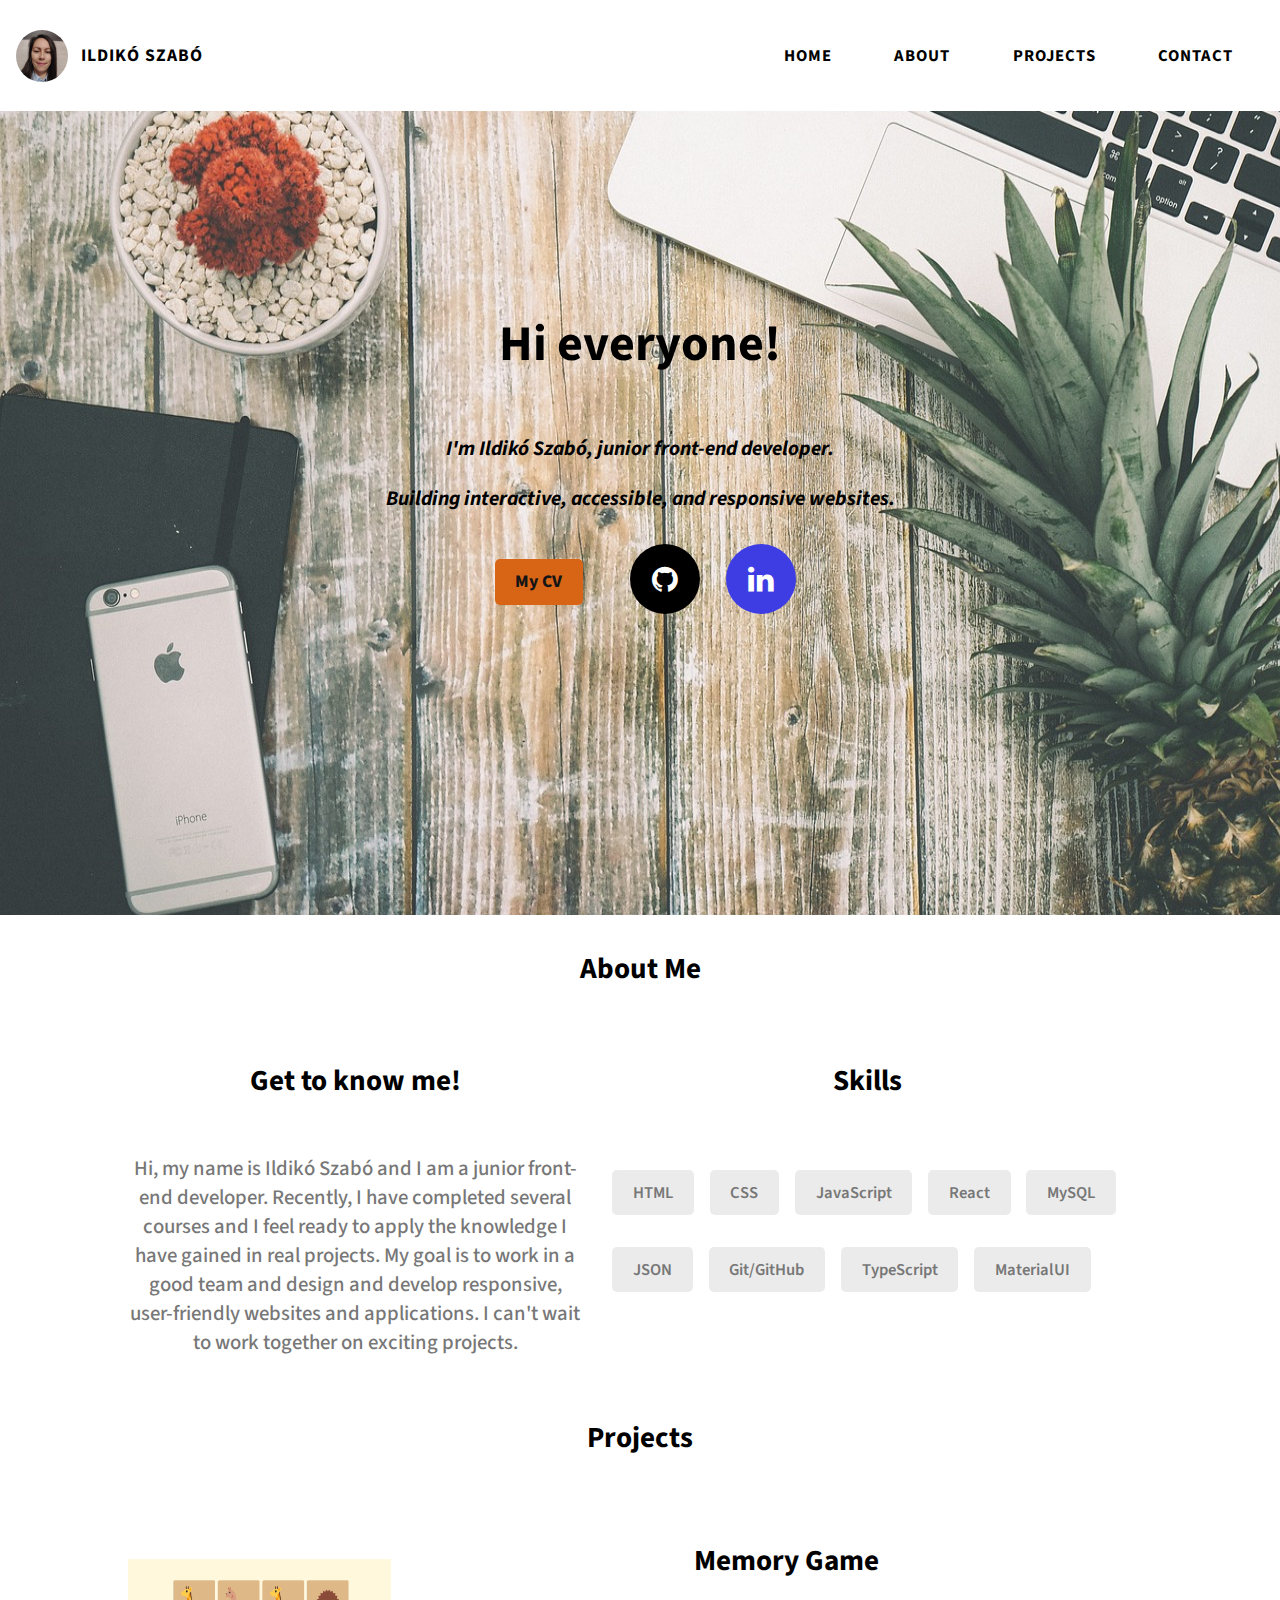
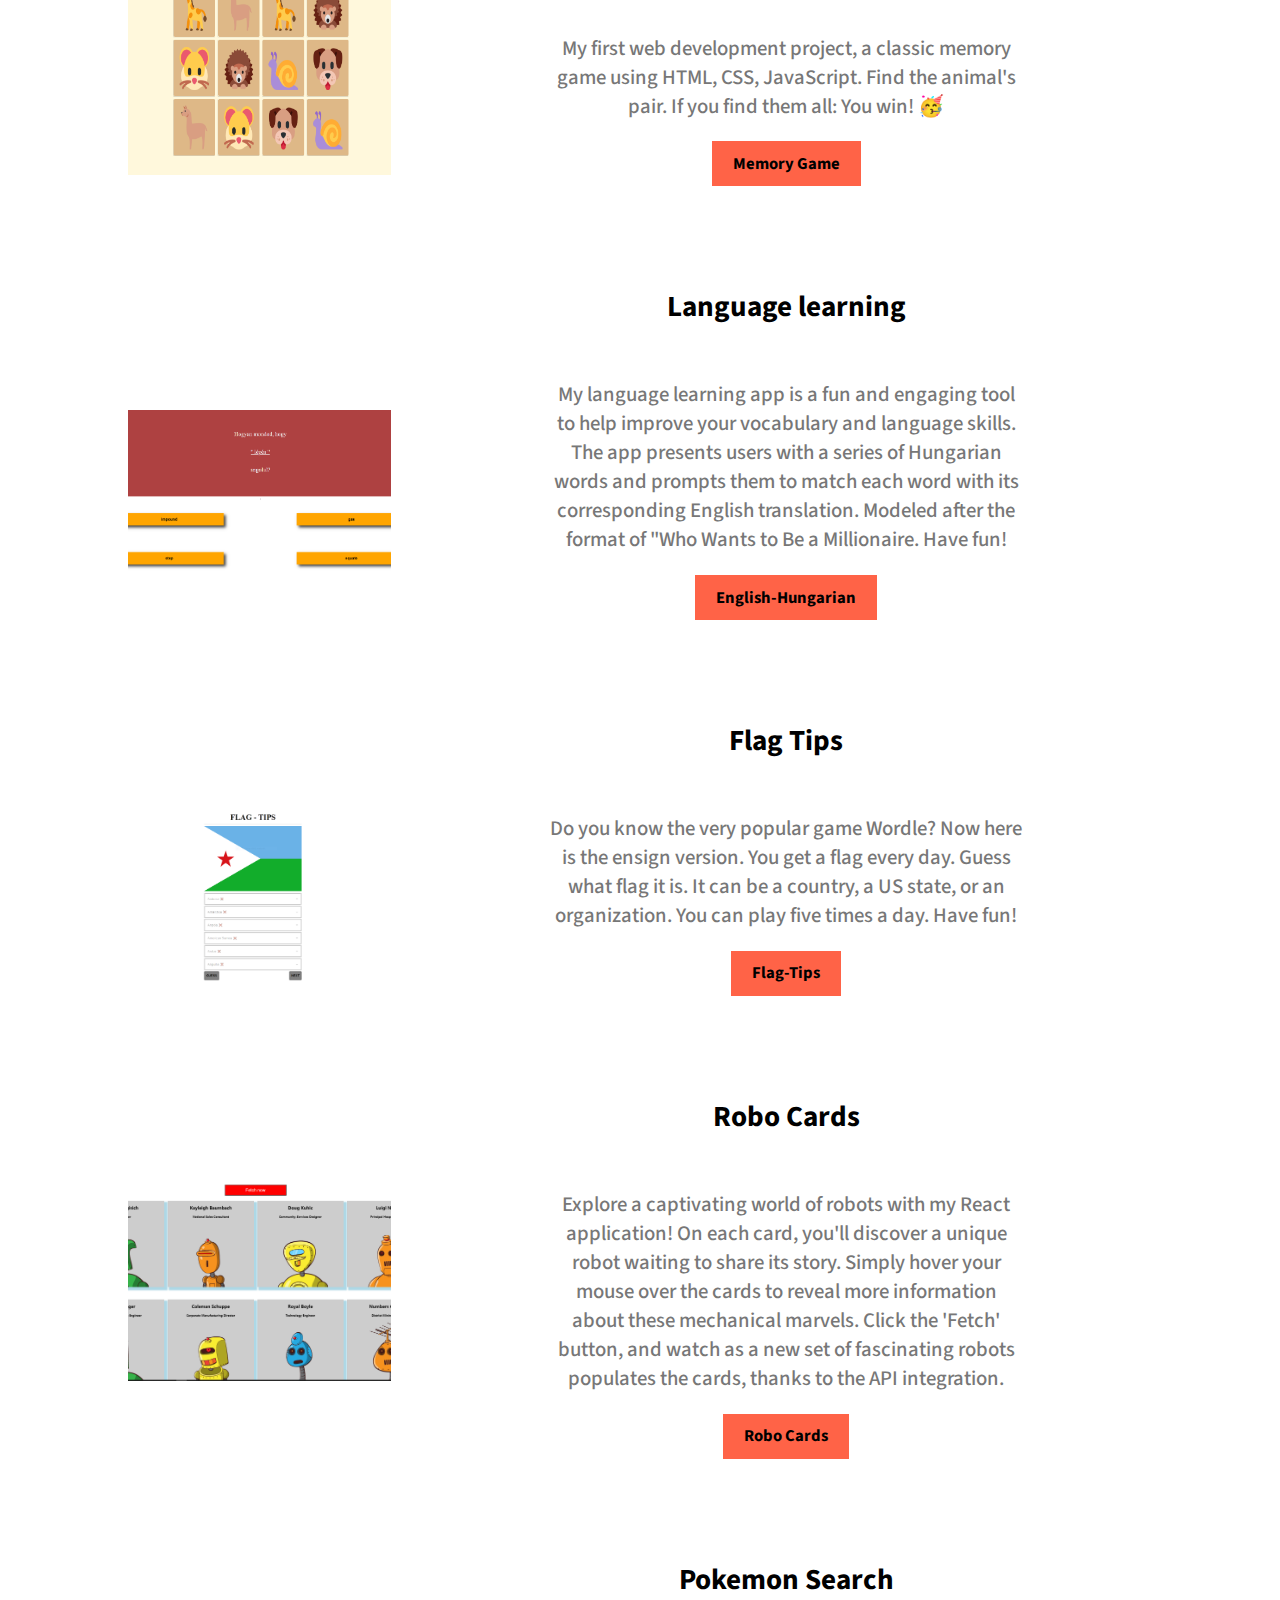
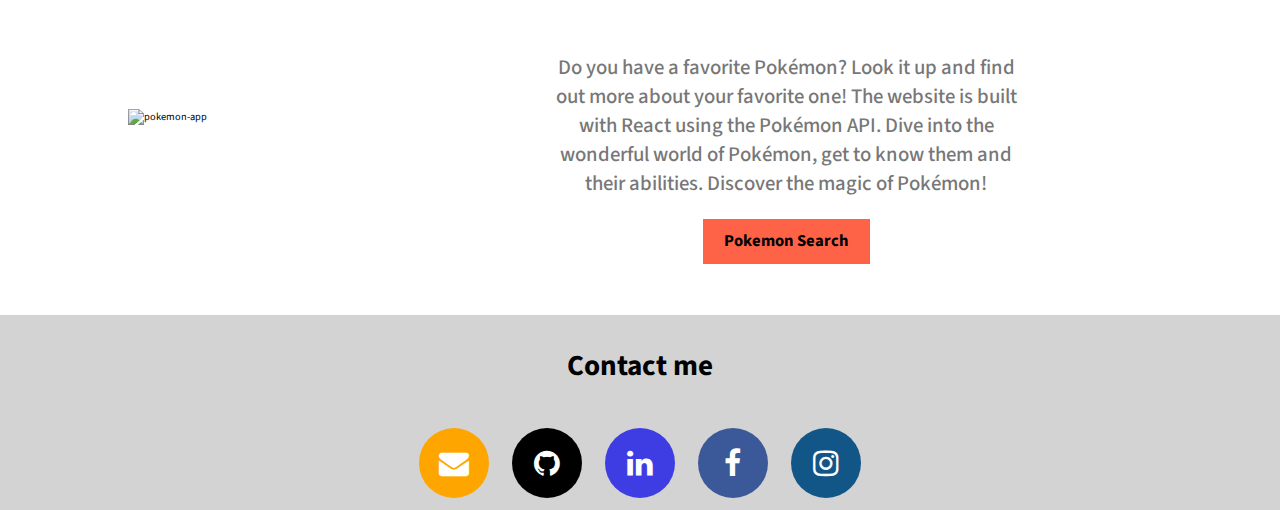
==== commit d25d0985: "pokemon app" ====
--- a/index.html
+++ b/index.html
@@ -80,7 +80,7 @@
         </div>
       </div>
     </header>
-    <div class="flex-content">
+    < class="flex-content">
       <div id="home" class="introduction">
         <img src="./assets/jpg/background.jpg" alt="background" />
         <div class="overlay">
@@ -127,7 +127,7 @@
               <p class="skill">CSS</p>
               <p class="skill">JavaScript</p>
               <p class="skill">React</p>
-              <p class="skill">NodeJs</p>
+              <p class="skill">MySQL</p>
               <p class="skill">JSON</p>
               <p class="skill">Git/GitHub</p>
               <p class="skill">TypeScript</p>
@@ -232,6 +232,29 @@
                 >Robo Cards</a
               >
             </div>
+          </div>
+        </div>
+      <div class="project-details-container">
+        <div class="projects-thumbnail-container">
+          <img
+            src="./assets/png/pokemon.png"
+            alt="pokemon-app"
+            class="pokemon"
+          />
+        </div>
+        <div class="projects-details">
+          <h3>Pokemon Search</h3>
+          <p class="text"> 
+            Do you have a favorite Pokémon? Look it up and find out more about your favorite one! 
+            The website is built with React using the Pokémon API. Dive into the wonderful world of Pokémon, get to know them and their abilities. 
+            Discover the magic of Pokémon!
+          </p>
+          <div class="projects-link">
+            <a
+              href="https://elliotscrubs.github.io/pokemon-app/"
+              target="_blank"
+              >Pokemon Search</a
+            >
           </div>
         </div>
       </div>
--- a/css/style.css
+++ b/css/style.css
@@ -1,7 +1,3 @@
-*::after,
-*::before {
-}
-
 input:focus,
 button:focus,
 a:focus,
@@ -367,7 +363,7 @@
 .memory,
 .language,
 .flag,
-.robocards {
+.robocards, .pokemon {
   width: 90%;
   margin-top: 10px;
 }
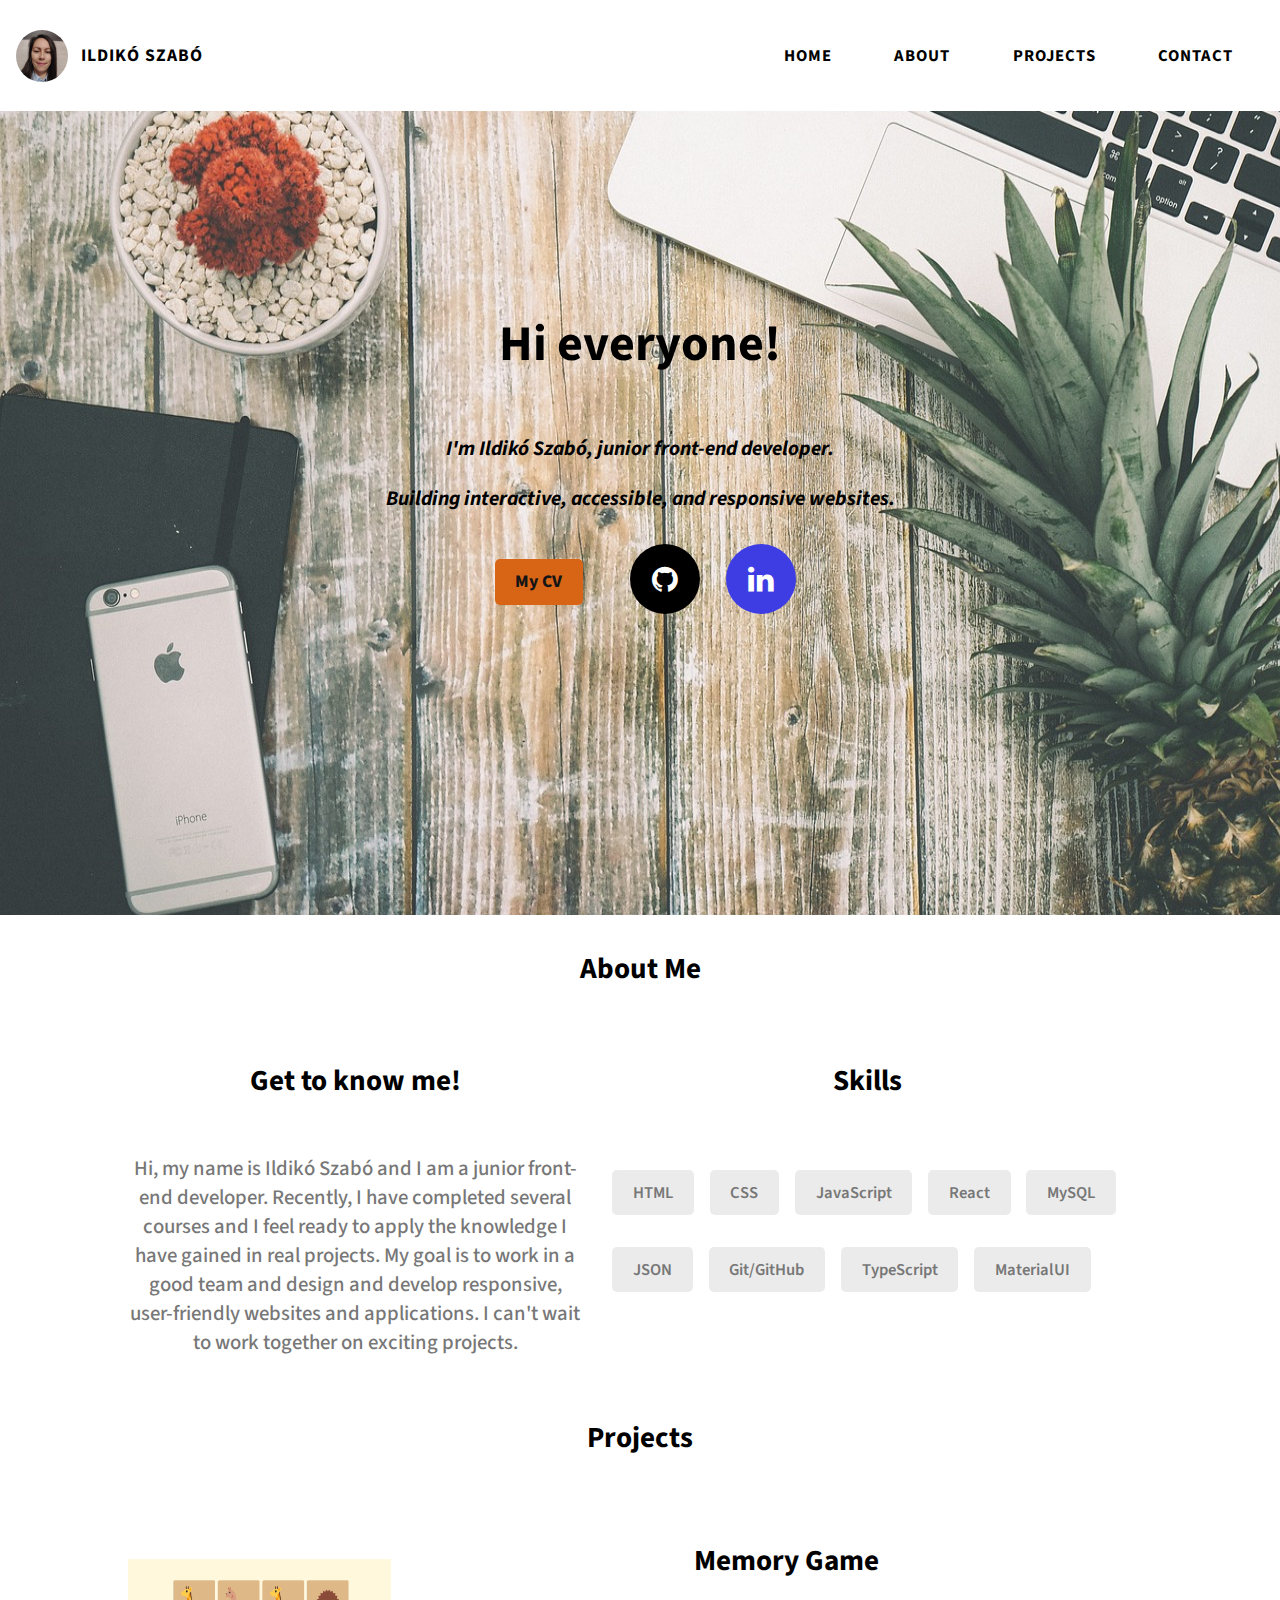
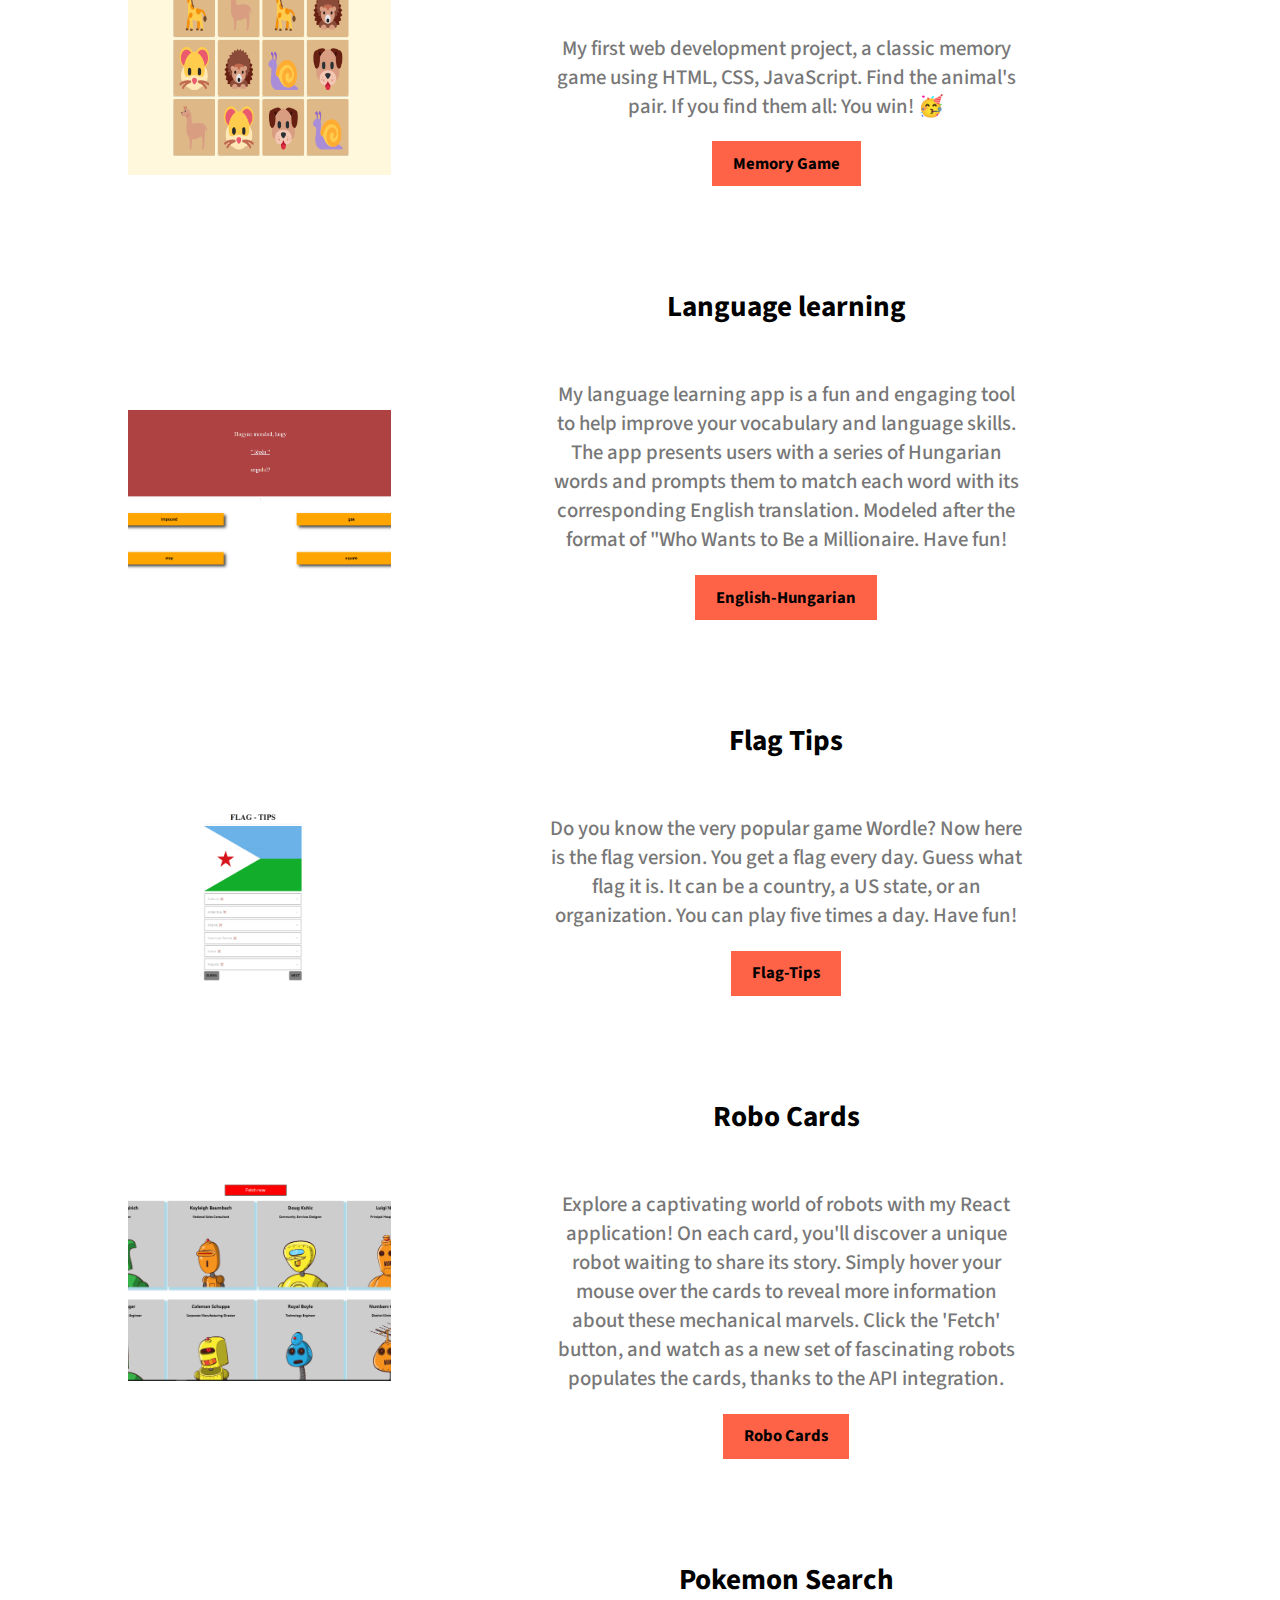
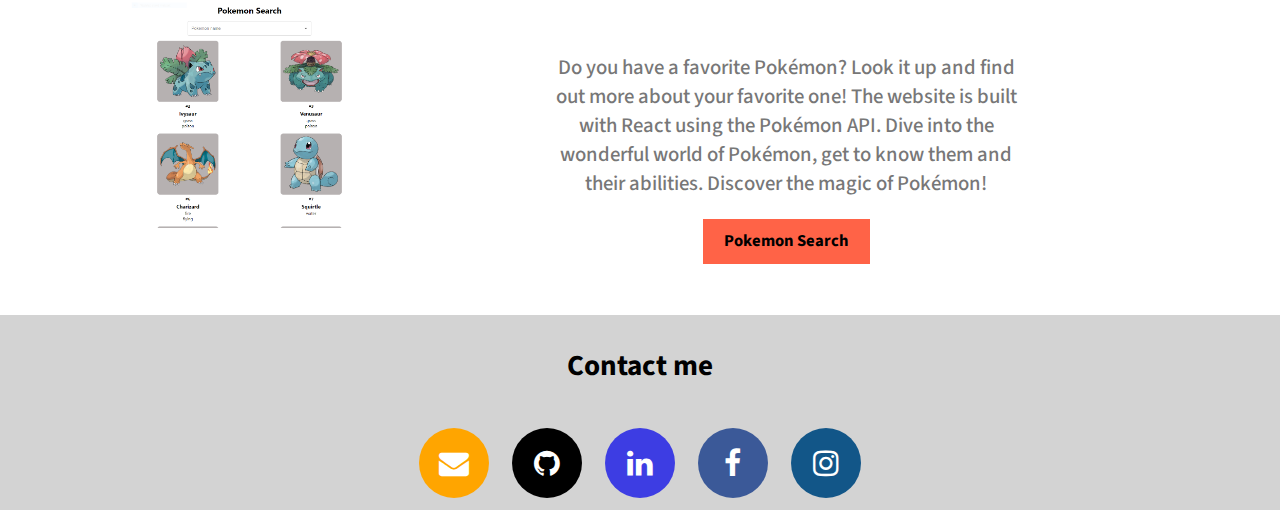
==== commit b2eb61b8: "pic" ====
--- a/index.html
+++ b/index.html
@@ -197,7 +197,7 @@
           <div class="projects-details">
             <h3>Flag Tips</h3>
             <p class="text"> 
-              Do you know the very popular game Wordle? Now here is the ensign version. 
+              Do you know the very popular game Wordle? Now here is the flag version. 
               You get a flag every day. Guess what flag it is. It can be a country, a US state, or an organization. 
               You can play five times a day. Have fun! 
             </p>
@@ -237,7 +237,7 @@
       <div class="project-details-container">
         <div class="projects-thumbnail-container">
           <img
-            src="./assets/png/pokemon.png"
+            src="./assets/png/pokemon.PNG"
             alt="pokemon-app"
             class="pokemon"
           />
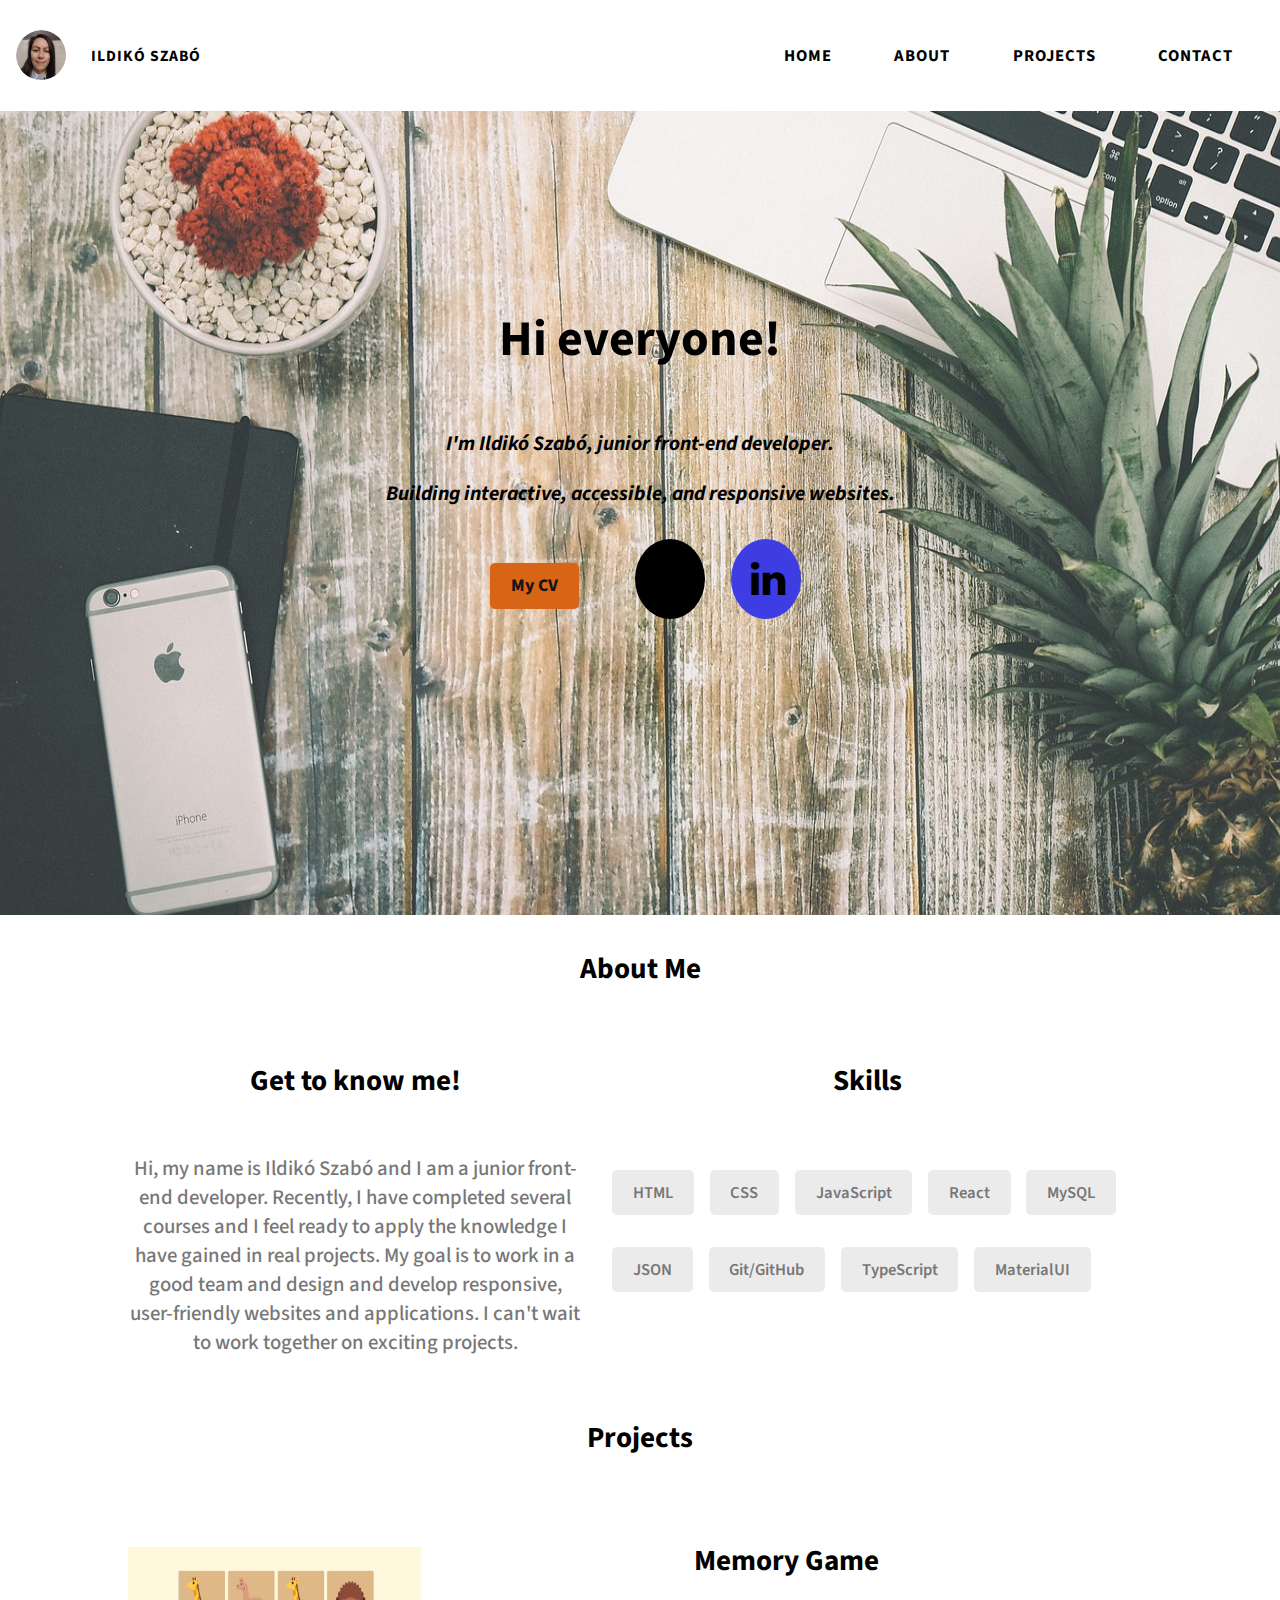
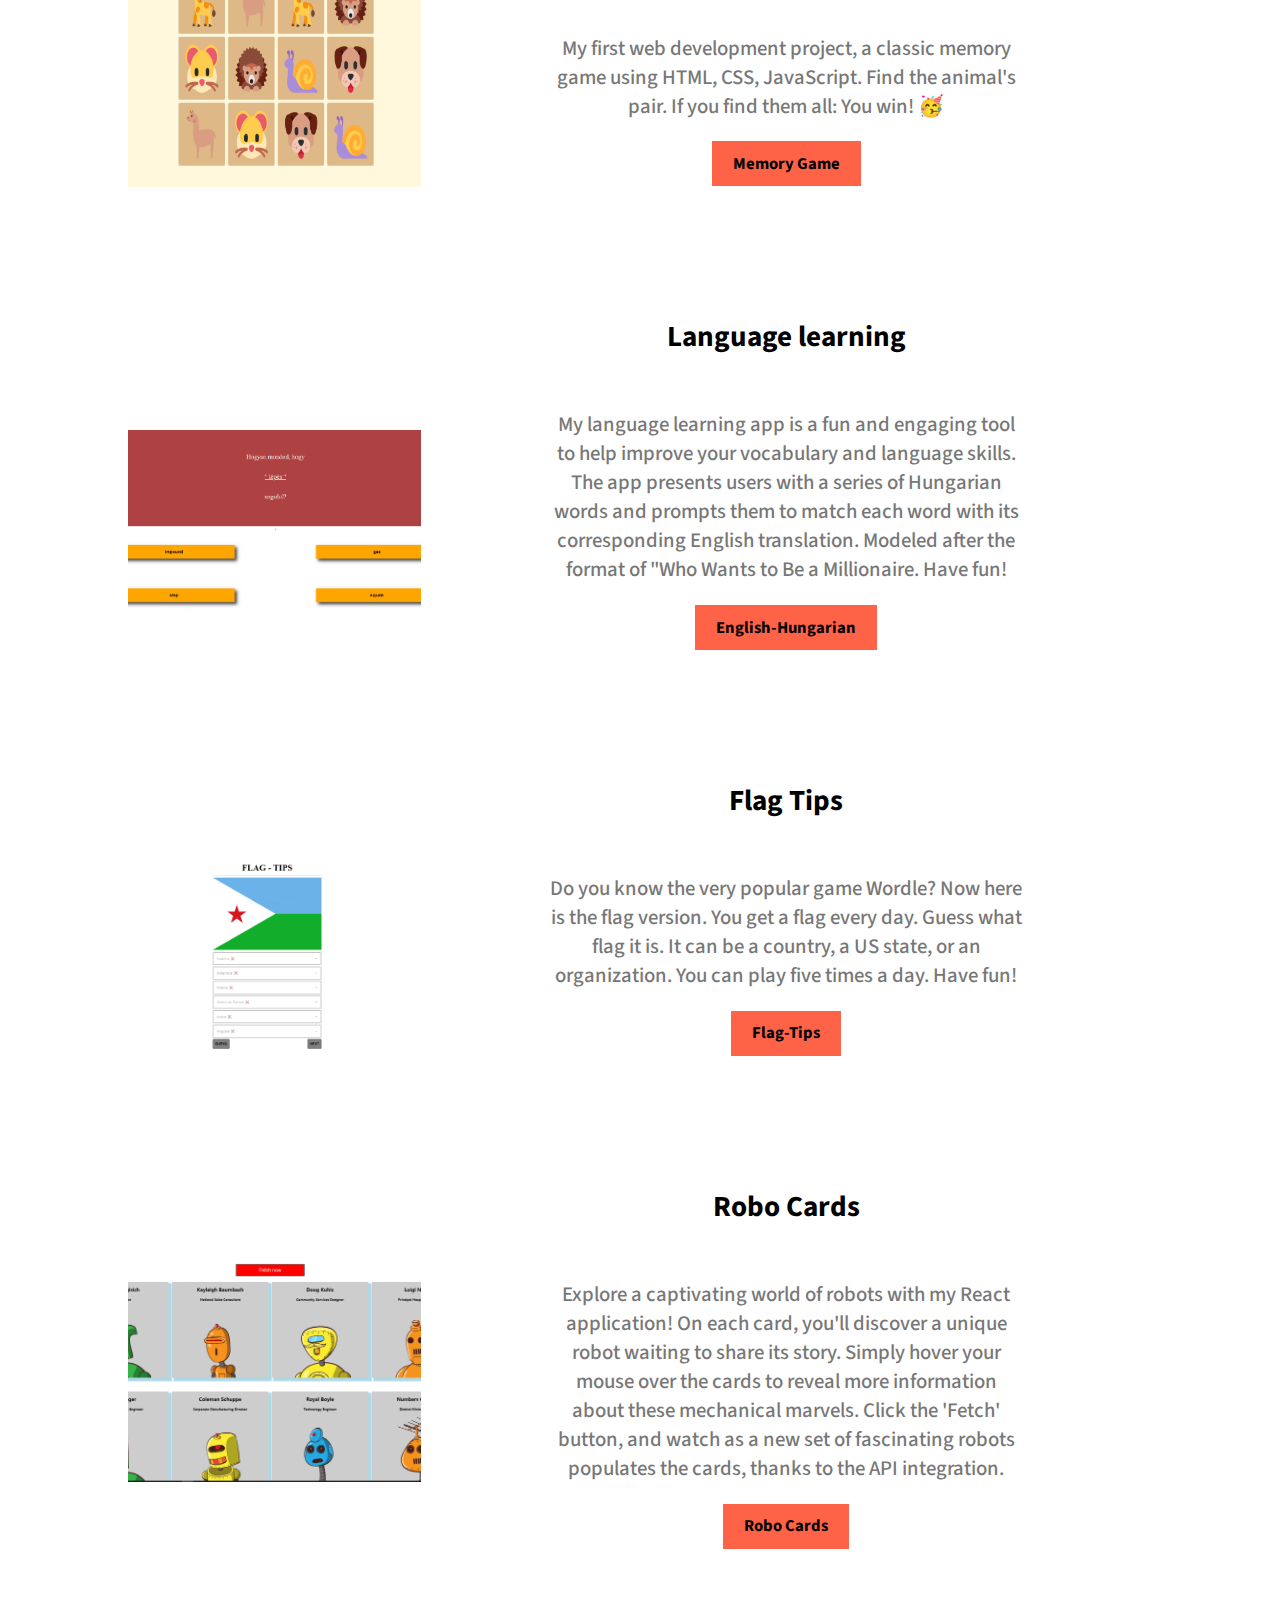
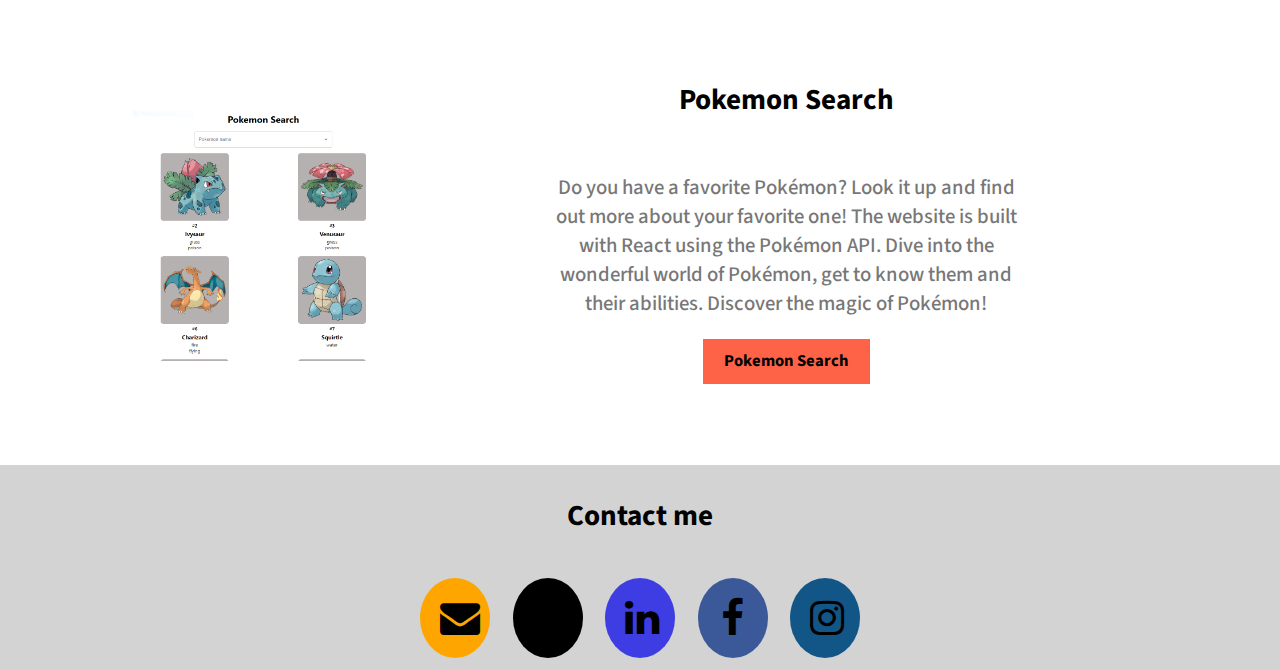
==== commit 6c0a53b1: "cv refresh" ====
--- a/index.html
+++ b/index.html
@@ -260,7 +260,7 @@
       </div>
     </div>
     <script src="./index.js"></script>
-  </body>
+  
   <footer>
     <div id="contact" class="contact">
     <p class="text"> 
@@ -286,3 +286,4 @@
     </div>
   </footer>
 </html>
+
--- a/css/style.css
+++ b/css/style.css
@@ -1,4 +1,4 @@
-input:focus,
+input:focus, 
 button:focus,
 a:focus,
 textarea:focus {
@@ -433,4 +433,50 @@
     margin: 1rem;
     justify-content: center;
   }
-}
+} 
+
+
+body {
+  font-family: 'Source Sans Pro', sans-serif;
+}
+.header-logo img {
+  width: 50px;
+  height: 50px;
+  border-radius: 50%;
+}
+.header-logo-container {
+  display: flex;
+  align-items: center;
+}
+.header-logo-container .header-name {
+  margin-left: 10px;
+  font-size: 1.5rem;
+  font-weight: bold;
+}
+.cv {
+  margin-right: 10px;
+  font-size: 40px;
+}
+.header-sm-menu {
+  display: none;
+}
+.project-details-container {
+  margin-bottom: 30px;
+}
+.projects-thumbnail-container img {
+  width: 100%;
+  height: auto;
+}
+.socials .fa {
+  margin-right: 10px;
+  font-size: 40px;
+  color: black;
+}
+@media (max-width: 767.98px) {
+  .header-sm-menu {
+    display: block;
+  }
+  .header-main {
+    display: none;
+  }
+}
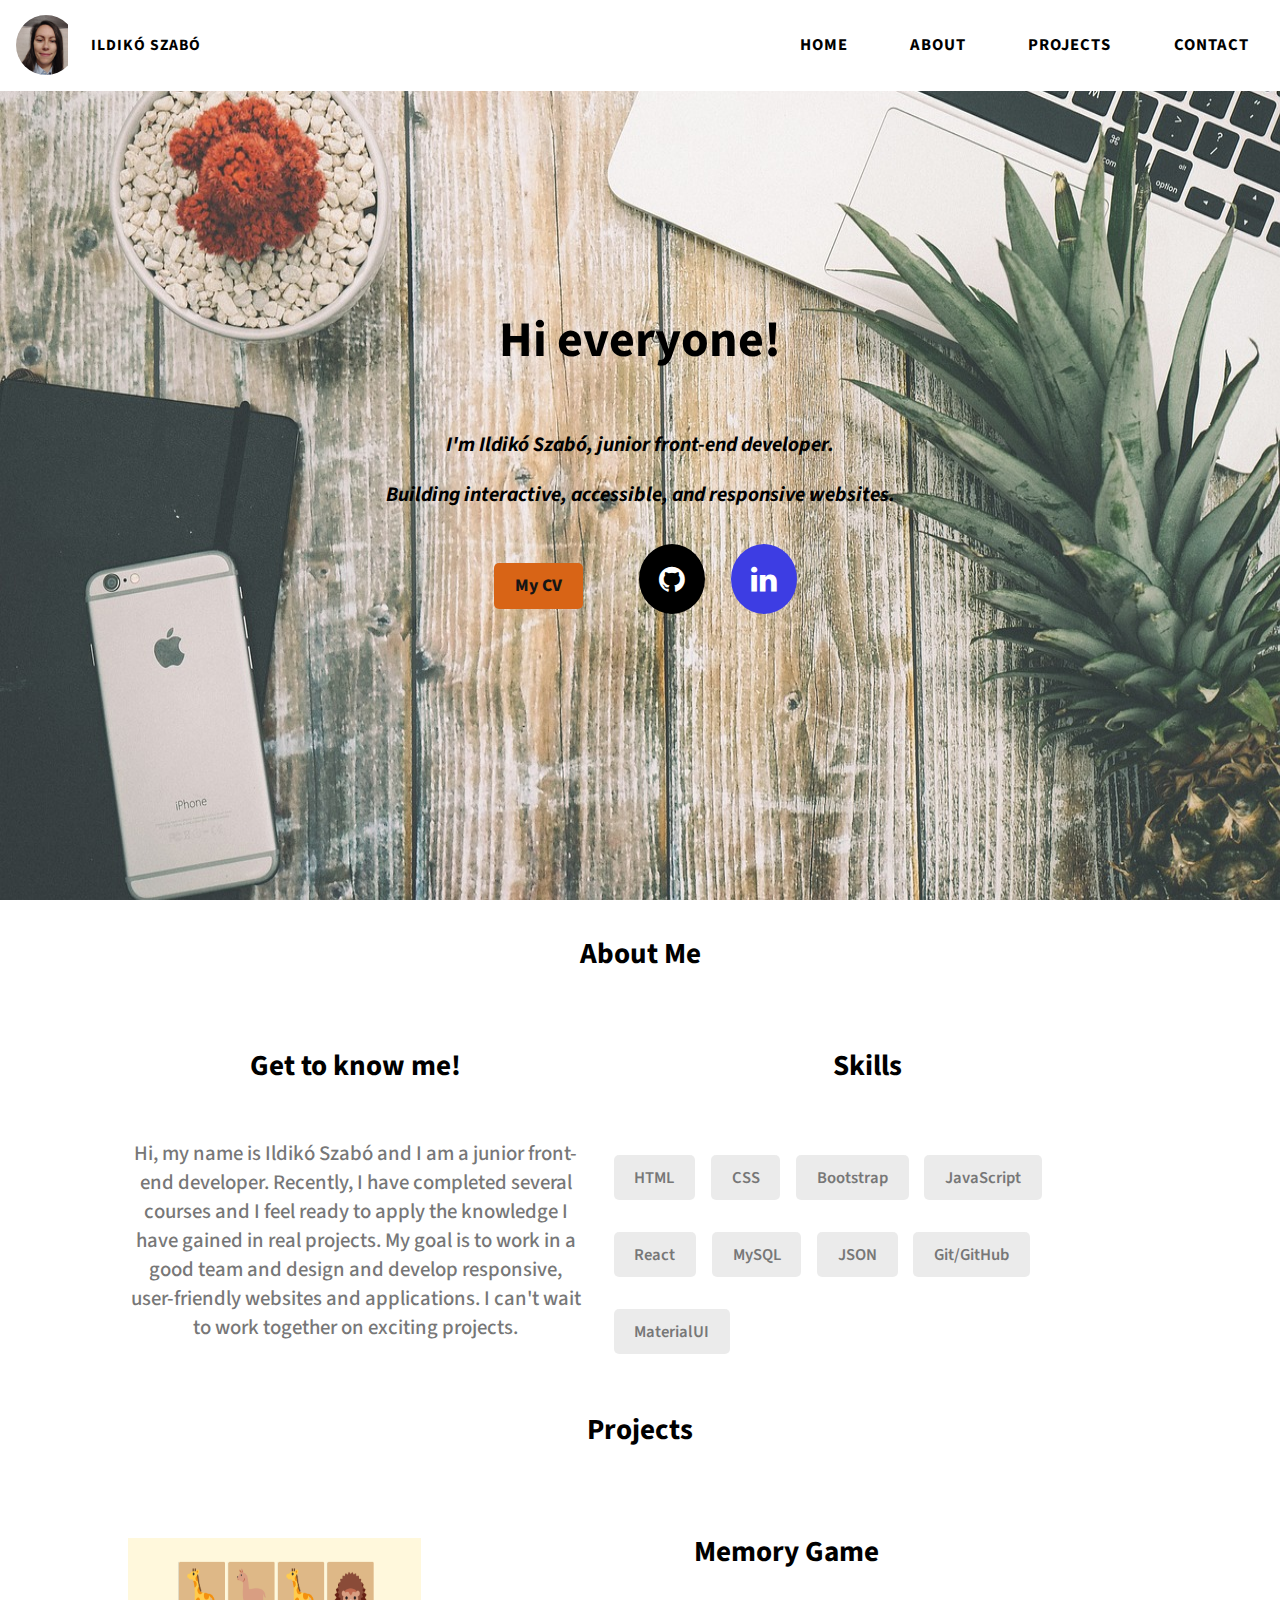
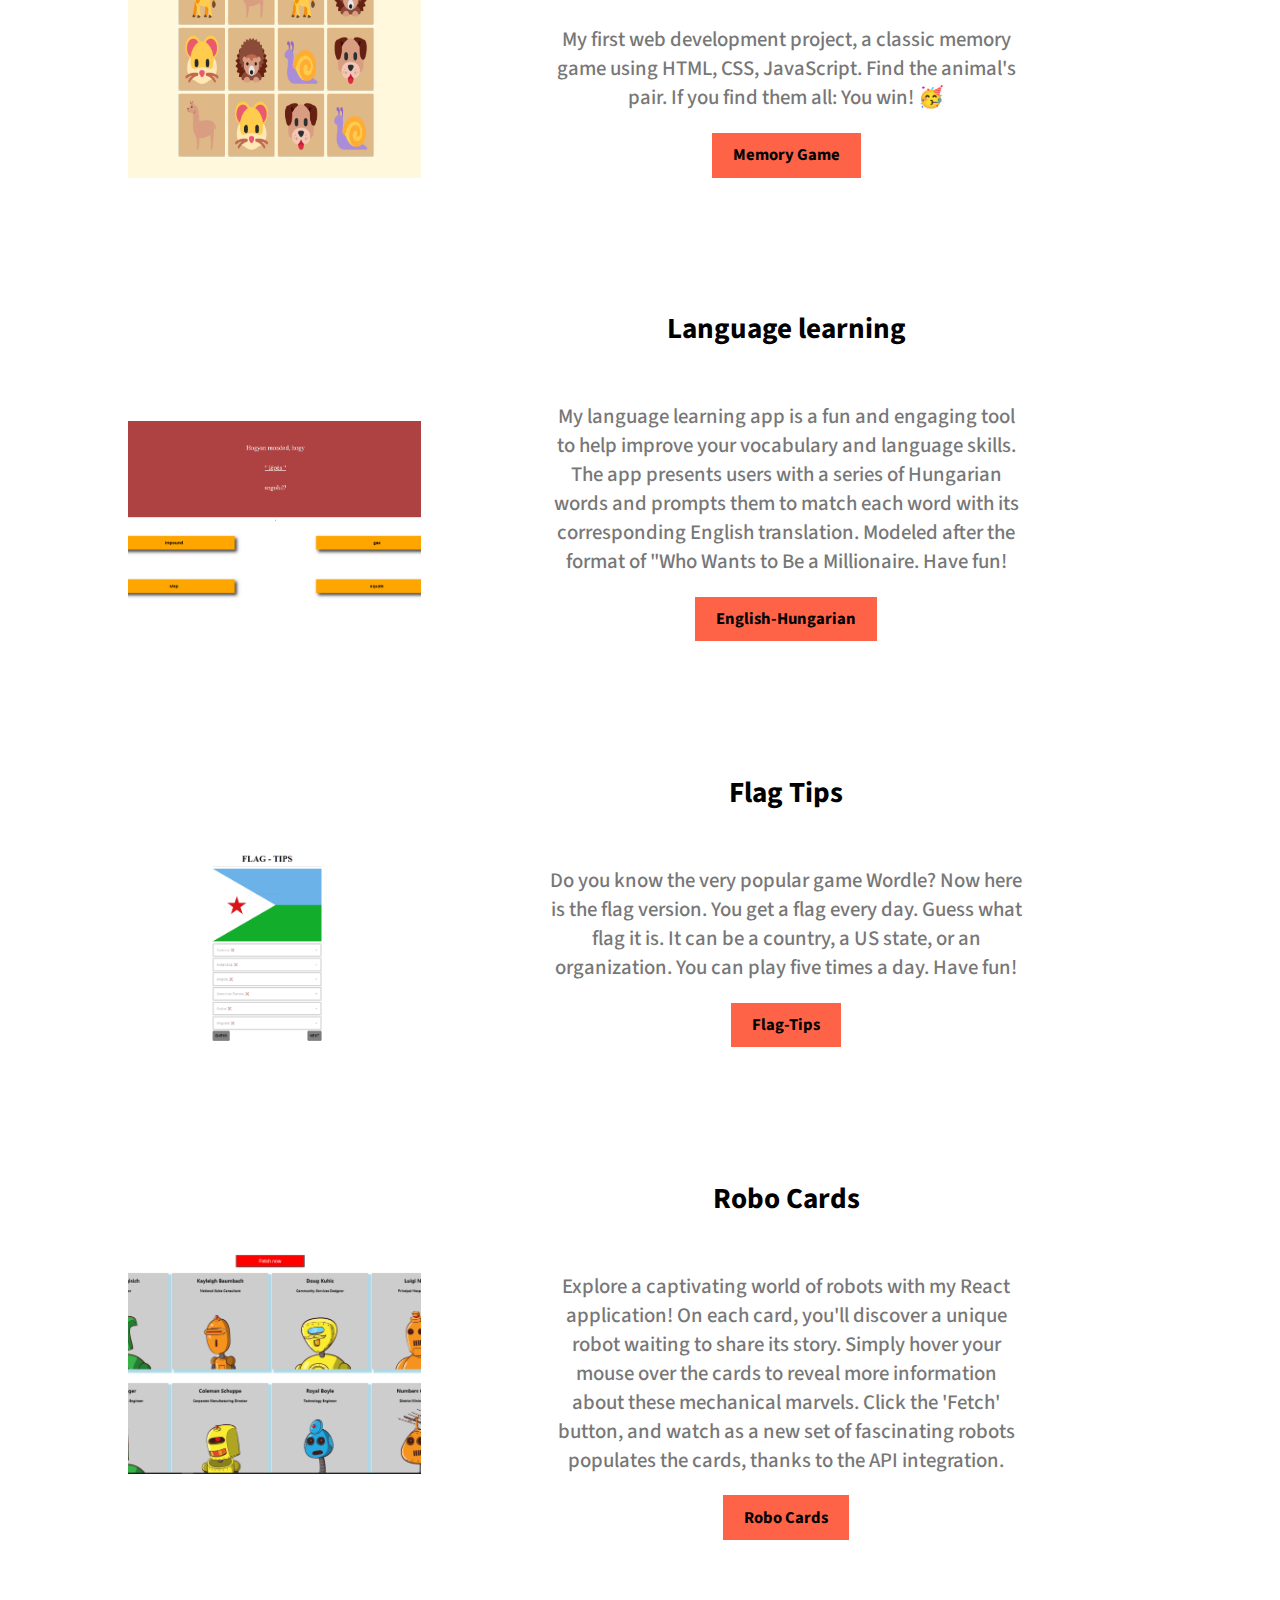
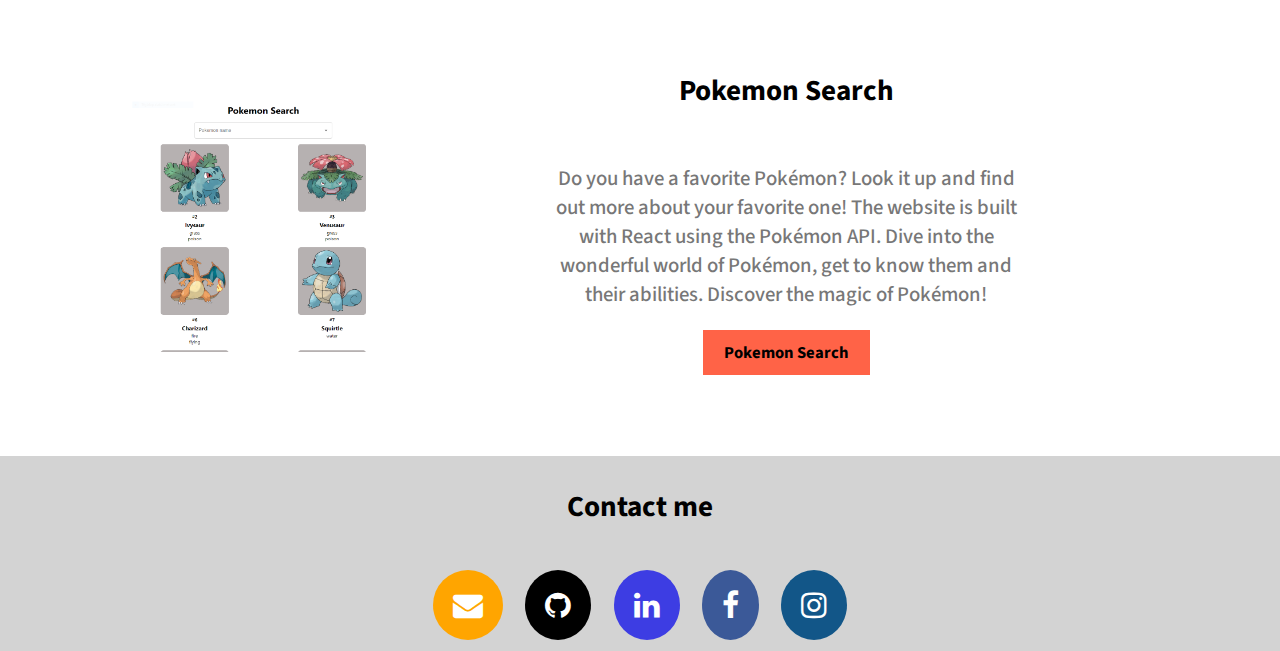
==== commit 5063d258: "..." ====
--- a/index.html
+++ b/index.html
@@ -80,7 +80,7 @@
         </div>
       </div>
     </header>
-    < class="flex-content">
+    <div class="flex-content">
       <div id="home" class="introduction">
         <img src="./assets/jpg/background.jpg" alt="background" />
         <div class="overlay">
@@ -125,12 +125,12 @@
             <div class="skill-list">
               <p class="skill">HTML</p>
               <p class="skill">CSS</p>
+              <p class="skill">Bootstrap</p>
               <p class="skill">JavaScript</p>
               <p class="skill">React</p>
               <p class="skill">MySQL</p>
               <p class="skill">JSON</p>
               <p class="skill">Git/GitHub</p>
-              <p class="skill">TypeScript</p>
               <p class="skill">MaterialUI</p>
             </div>
           </div>
@@ -260,7 +260,7 @@
       </div>
     </div>
     <script src="./index.js"></script>
-  
+  </div>
   <footer>
     <div id="contact" class="contact">
     <p class="text"> 
@@ -285,5 +285,6 @@
       </div>
     </div>
   </footer>
+  </body>
 </html>
 
--- a/css/style.css
+++ b/css/style.css
@@ -74,7 +74,6 @@
   display: flex;
   align-items: center;
   justify-content: space-between;
-  padding: 1rem 1.5rem;
 }
 
 .header-logo-container {
@@ -93,11 +92,10 @@
 }
 
 .header-logo {
-  border-radius: 50px;
   overflow: hidden;
   margin-right: 1.3rem;
   width: 5rem;
-  height: 5rem;
+  padding-left: 1.5rem;
 }
 
 .header-name {
@@ -382,9 +380,7 @@
 .fa {
   padding: 20px;
   font-size: 30px;
-  width: 30px;
   text-align: center;
-  text-decoration: none;
   border-radius: 50%;
   margin: 1rem;
 }
@@ -440,8 +436,8 @@
   font-family: 'Source Sans Pro', sans-serif;
 }
 .header-logo img {
-  width: 50px;
-  height: 50px;
+  width: 60px;
+  height: 60px;
   border-radius: 50%;
 }
 .header-logo-container {
@@ -469,8 +465,6 @@
 }
 .socials .fa {
   margin-right: 10px;
-  font-size: 40px;
-  color: black;
 }
 @media (max-width: 767.98px) {
   .header-sm-menu {
